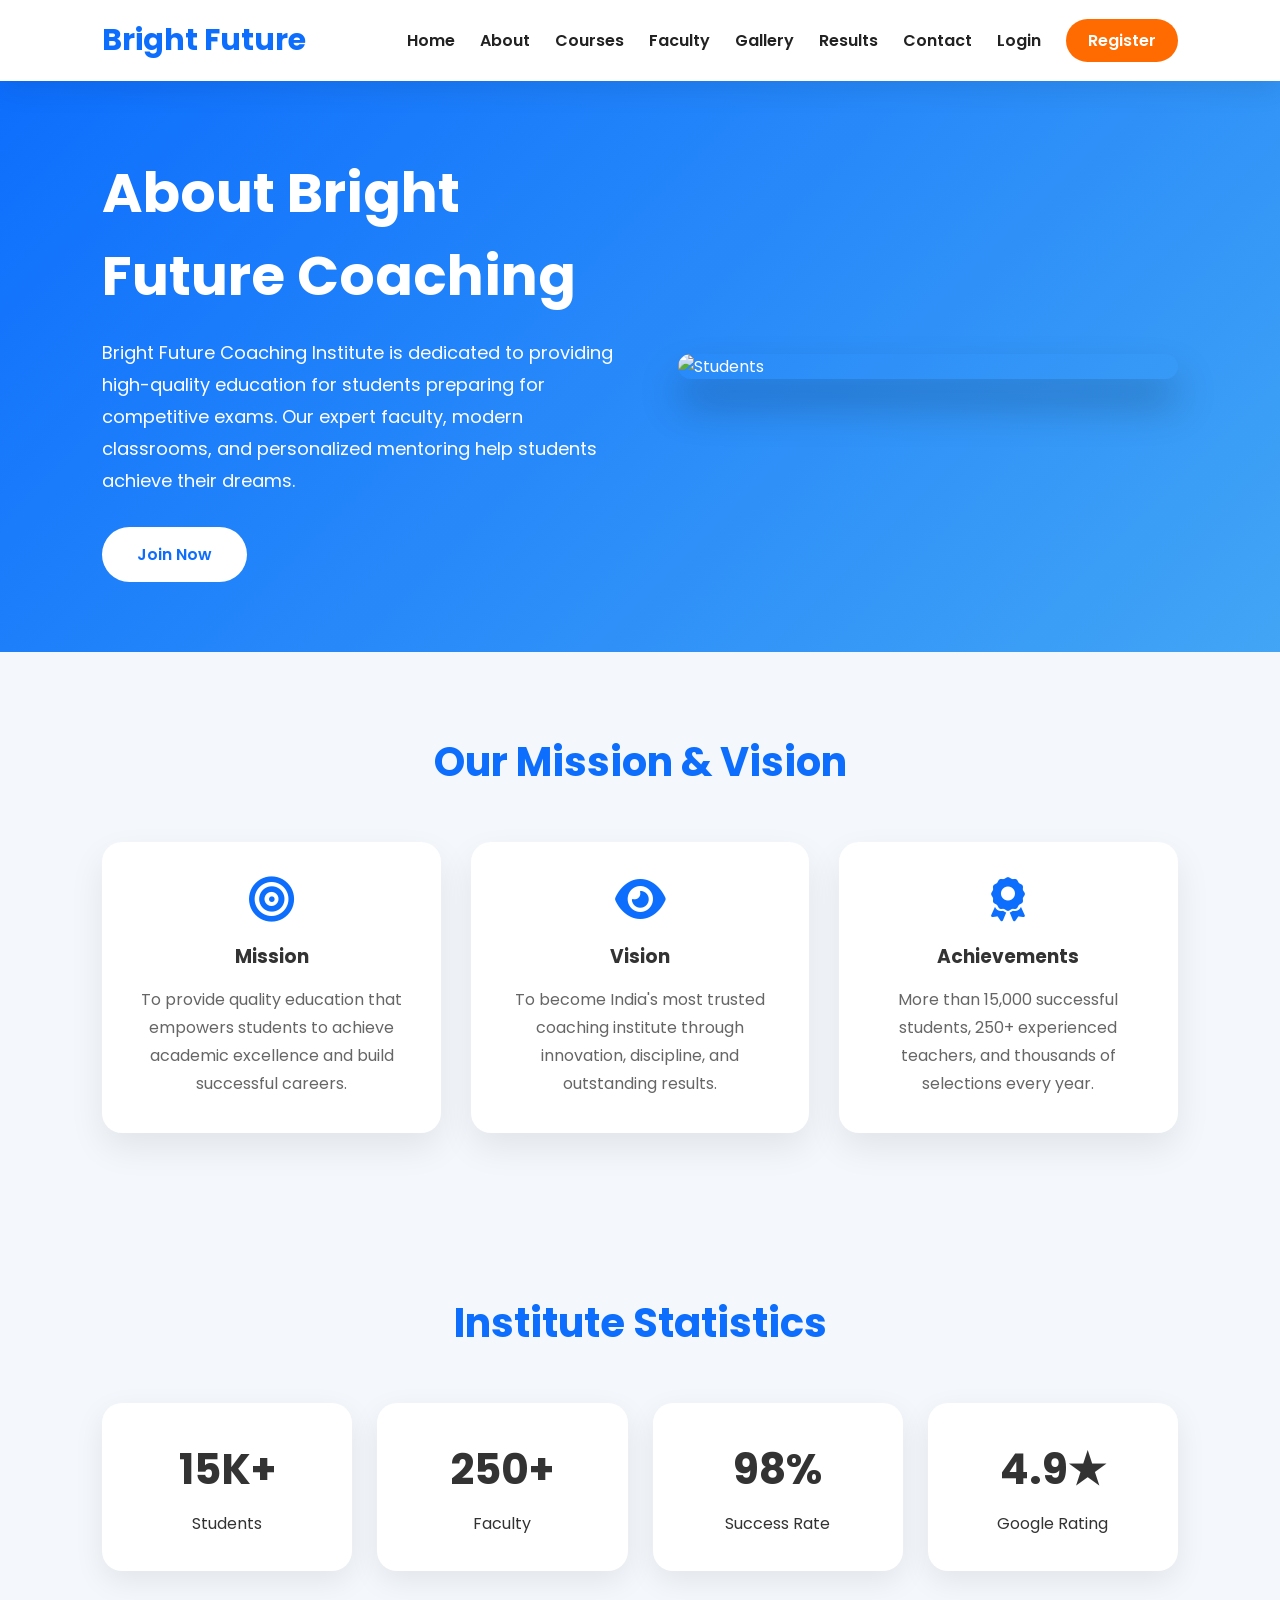
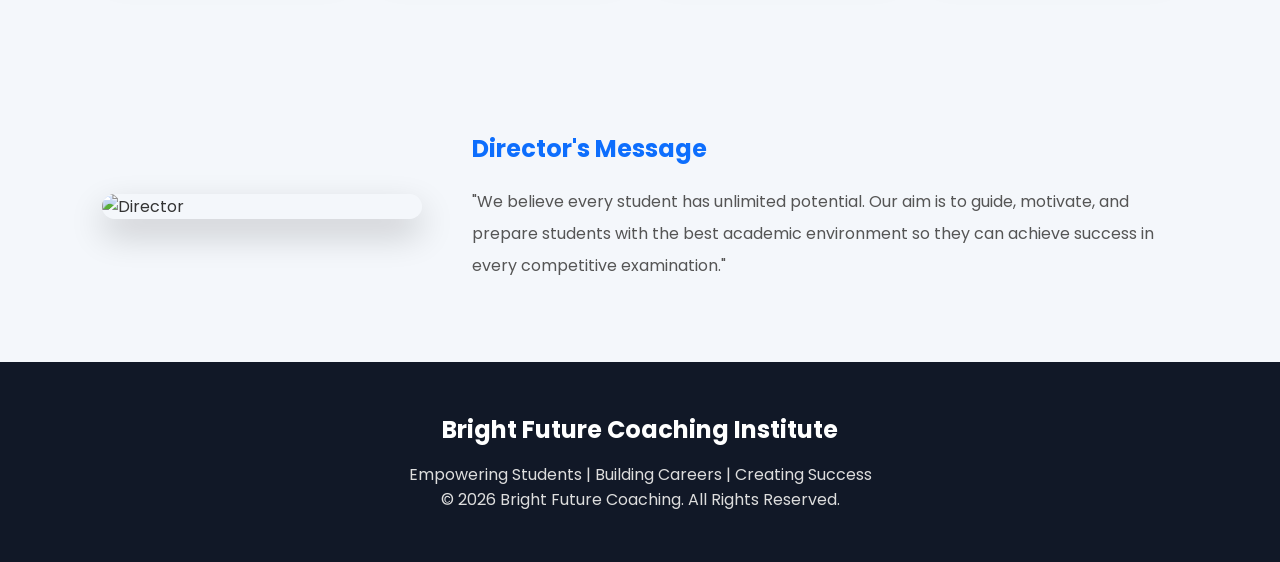
==== about.html @ b56d079a "first commit" ====
<!DOCTYPE html>
<html lang="en">
<head>
<meta charset="UTF-8">
<meta name="viewport" content="width=device-width, initial-scale=1.0">
<title>About Us | Bright Future Coaching</title>

<link rel="preconnect" href="https://fonts.googleapis.com">
<link rel="preconnect" href="https://fonts.gstatic.com" crossorigin>

<link href="https://fonts.googleapis.com/css2?family=Poppins:wght@300;400;500;600;700;800&display=swap" rel="stylesheet">

<link rel="stylesheet" href="https://cdnjs.cloudflare.com/ajax/libs/font-awesome/6.6.0/css/all.min.css"/>

<style>

*{
margin:0;
padding:0;
box-sizing:border-box;
font-family:'Poppins',sans-serif;
}

html{
scroll-behavior:smooth;
}

body{
background:#f4f7fb;
color:#333;
}

/* NAVBAR */

header{
position:sticky;
top:0;
background:#fff;
display:flex;
justify-content:space-between;
align-items:center;
padding:18px 8%;
box-shadow:0 10px 25px rgba(0,0,0,.08);
z-index:1000;
}

.logo{
font-size:30px;
font-weight:700;
color:#0d6efd;
}

nav ul{
display:flex;
list-style:none;
gap:25px;
}

nav ul li a{
text-decoration:none;
color:#222;
font-weight:600;
transition:.4s;
}

nav ul li a:hover{
color:#0d6efd;
}

.btn{
background:#ff6b00;
color:white!important;
padding:10px 22px;
border-radius:30px;
}

/* HERO */

.hero{

display:flex;

justify-content:space-between;

align-items:center;

padding:70px 8%;

gap:50px;

background:linear-gradient(135deg,#0d6efd,#42a5f5);

color:white;

flex-wrap:wrap;

}

.hero-text{
flex:1;
}

.hero-text h1{
font-size:55px;
margin-bottom:20px;
}

.hero-text p{
font-size:18px;
line-height:32px;
margin-bottom:30px;
}

.hero-text a{
display:inline-block;
background:#fff;
color:#0d6efd;
padding:15px 35px;
text-decoration:none;
border-radius:40px;
font-weight:600;
transition:.4s;
}

.hero-text a:hover{
transform:translateY(-5px);
}

.hero img{

width:100%;

max-width:500px;

border-radius:25px;

box-shadow:0 25px 40px rgba(0,0,0,.25);

}

/* SECTION */

section{
padding:80px 8%;
}

.title{
text-align:center;
font-size:40px;
margin-bottom:50px;
color:#0d6efd;
}

.cards{

display:grid;

grid-template-columns:repeat(auto-fit,minmax(280px,1fr));

gap:30px;

}

.card{

background:white;

padding:35px;

border-radius:20px;

text-align:center;

box-shadow:0 15px 35px rgba(0,0,0,.08);

transition:.4s;

}

.card:hover{

transform:translateY(-12px);

}

.card i{

font-size:45px;

color:#0d6efd;

margin-bottom:20px;

}

.card h3{
margin-bottom:15px;
}

.card p{
line-height:28px;
color:#666;
}

/* STATS */

.stats{

display:grid;

grid-template-columns:repeat(auto-fit,minmax(220px,1fr));

gap:25px;

}

.stat{

background:white;

padding:35px;

text-align:center;

border-radius:20px;

transition:.4s;

box-shadow:0 10px 30px rgba(0,0,0,.08);

}

.stat:hover{

background:#0d6efd;

color:white;

}

.stat h2{
font-size:42px;
margin-bottom:10px;
}

/* DIRECTOR */

.director{

display:flex;

align-items:center;

gap:50px;

flex-wrap:wrap;

}

.director img{

width:320px;

border-radius:20px;

box-shadow:0 15px 35px rgba(0,0,0,.2);

}

.director-text{
flex:1;
}

.director-text h2{
color:#0d6efd;
margin-bottom:20px;
}

.director-text p{
line-height:32px;
color:#555;
}

/* FOOTER */

footer{

background:#111827;

color:white;

padding:50px 8%;

text-align:center;

}

footer h2{

margin-bottom:15px;

}

footer p{

color:#ddd;

}

/* RESPONSIVE */

@media(max-width:900px){

header{

flex-direction:column;

}

nav ul{

flex-wrap:wrap;

justify-content:center;

margin-top:15px;

}

.hero{

text-align:center;

}

.hero-text h1{

font-size:40px;

}

.hero img{

margin:auto;

}

}

@media(max-width:600px){

.hero-text h1{

font-size:32px;

}

.title{

font-size:30px;

}

}

</style>

</head>

<body>

<header>

<div class="logo">Bright Future</div>

<nav>

<ul>

<li><a href="index.html">Home</a></li>

<li><a href="about.html">About</a></li>

<li><a href="courses.html">Courses</a></li>

<li><a href="faculty.html">Faculty</a></li>

<li><a href="gallery.html">Gallery</a></li>

<li><a href="results.html">Results</a></li>

<li><a href="contact.html">Contact</a></li>

<li><a href="login.html">Login</a></li>

<li><a href="register.html" class="btn">Register</a></li>

</ul>

</nav>

</header>

<section class="hero">

<div class="hero-text">

<h1>About Bright Future Coaching</h1>

<p>

Bright Future Coaching Institute is dedicated to providing high-quality education for students preparing for competitive exams. Our expert faculty, modern classrooms, and personalized mentoring help students achieve their dreams.

</p>

<a href="register.html">Join Now</a>

</div>

<img src="https://images.unsplash.com/photo-1522202176988-66273c2fd55f?w=900" alt="Students">

</section>

<section>

<h2 class="title">Our Mission & Vision</h2>

<div class="cards">

<div class="card">

<i class="fa-solid fa-bullseye"></i>

<h3>Mission</h3>

<p>

To provide quality education that empowers students to achieve academic excellence and build successful careers.

</p>

</div>

<div class="card">

<i class="fa-solid fa-eye"></i>

<h3>Vision</h3>

<p>

To become India's most trusted coaching institute through innovation, discipline, and outstanding results.

</p>

</div>

<div class="card">

<i class="fa-solid fa-award"></i>

<h3>Achievements</h3>

<p>

More than 15,000 successful students, 250+ experienced teachers, and thousands of selections every year.

</p>

</div>

</div>

</section>

<section>

<h2 class="title">Institute Statistics</h2>

<div class="stats">

<div class="stat">
<h2>15K+</h2>
<p>Students</p>
</div>

<div class="stat">
<h2>250+</h2>
<p>Faculty</p>
</div>

<div class="stat">
<h2>98%</h2>
<p>Success Rate</p>
</div>

<div class="stat">
<h2>4.9★</h2>
<p>Google Rating</p>
</div>

</div>

</section>

<section>

<div class="director">

<img src="https://images.unsplash.com/photo-1560250097-0b93528c311a?w=600" alt="Director">

<div class="director-text">

<h2>Director's Message</h2>

<p>

"We believe every student has unlimited potential. Our aim is to guide, motivate, and prepare students with the best academic environment so they can achieve success in every competitive examination."

</p>

</div>

</div>

</section>

<footer>

<h2>Bright Future Coaching Institute</h2>

<p>Empowering Students | Building Careers | Creating Success</p>

<p>© 2026 Bright Future Coaching. All Rights Reserved.</p>

</footer>

</body>
</html>
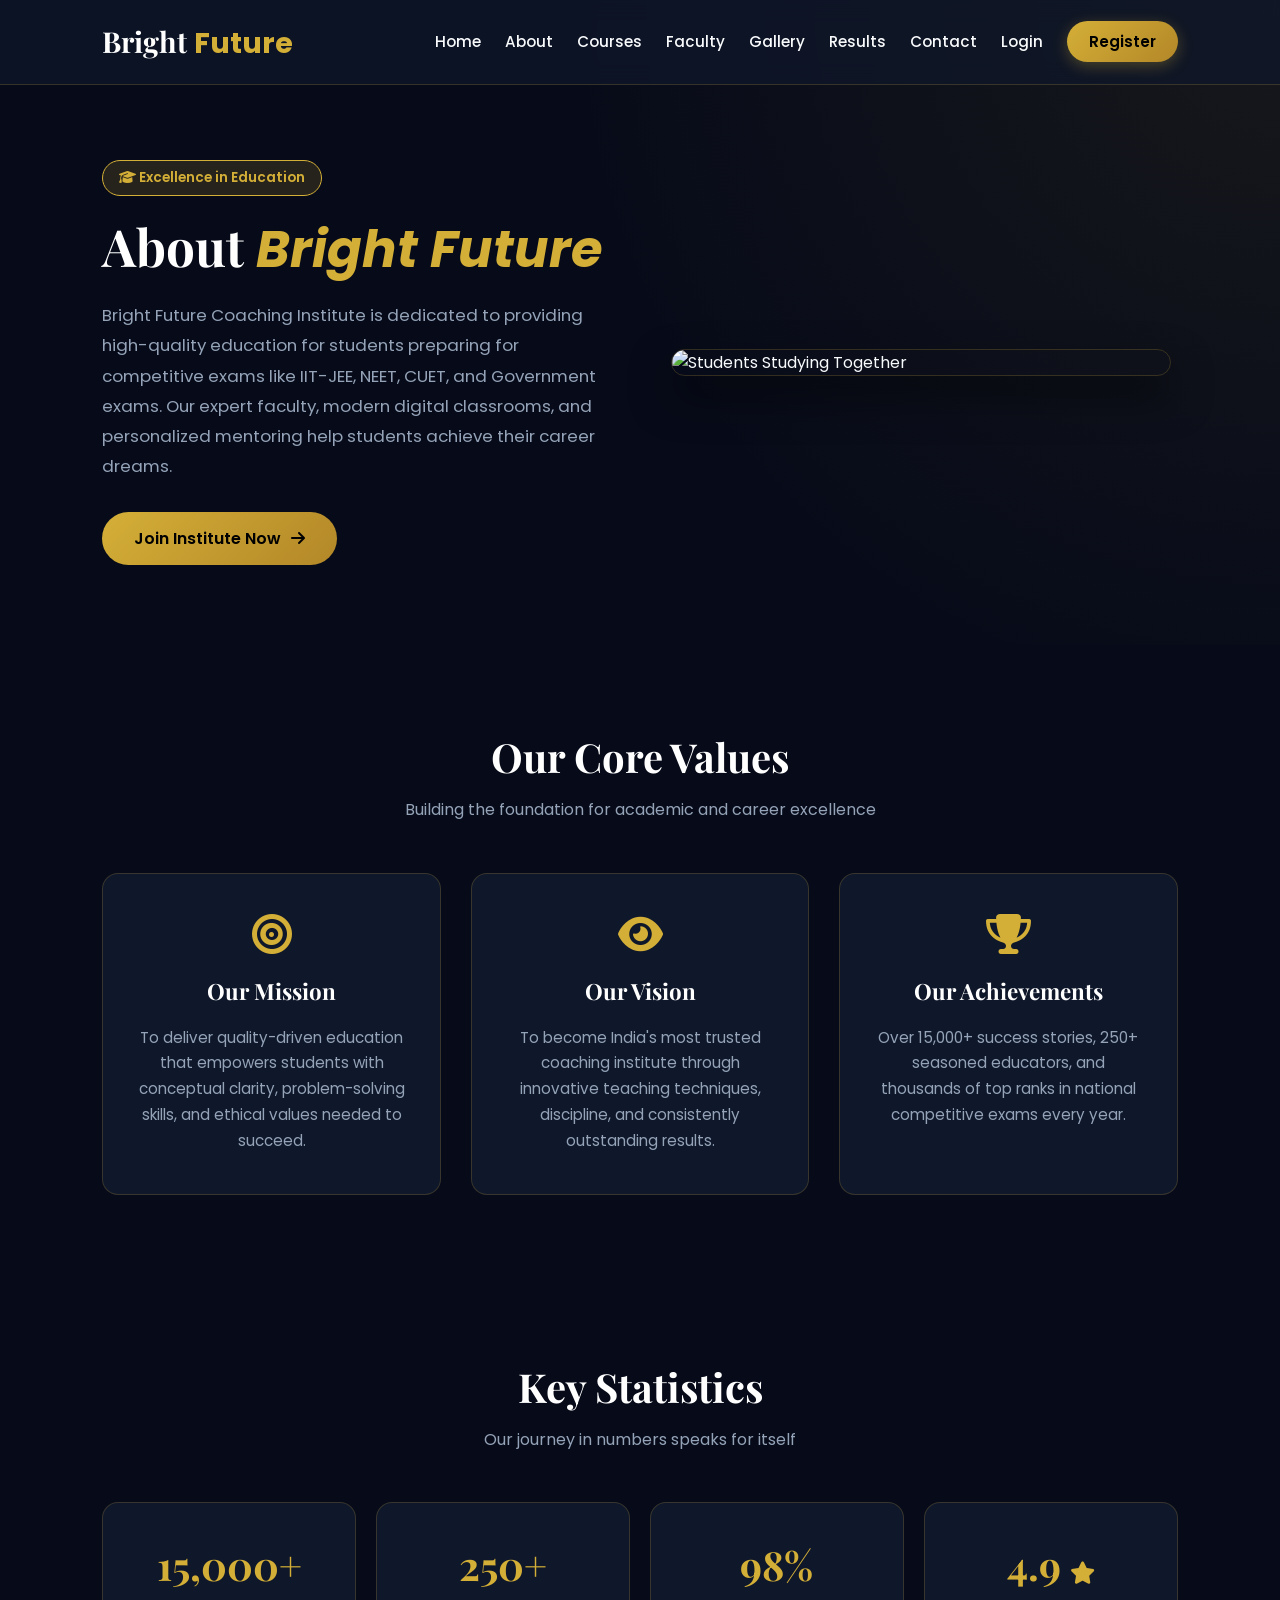
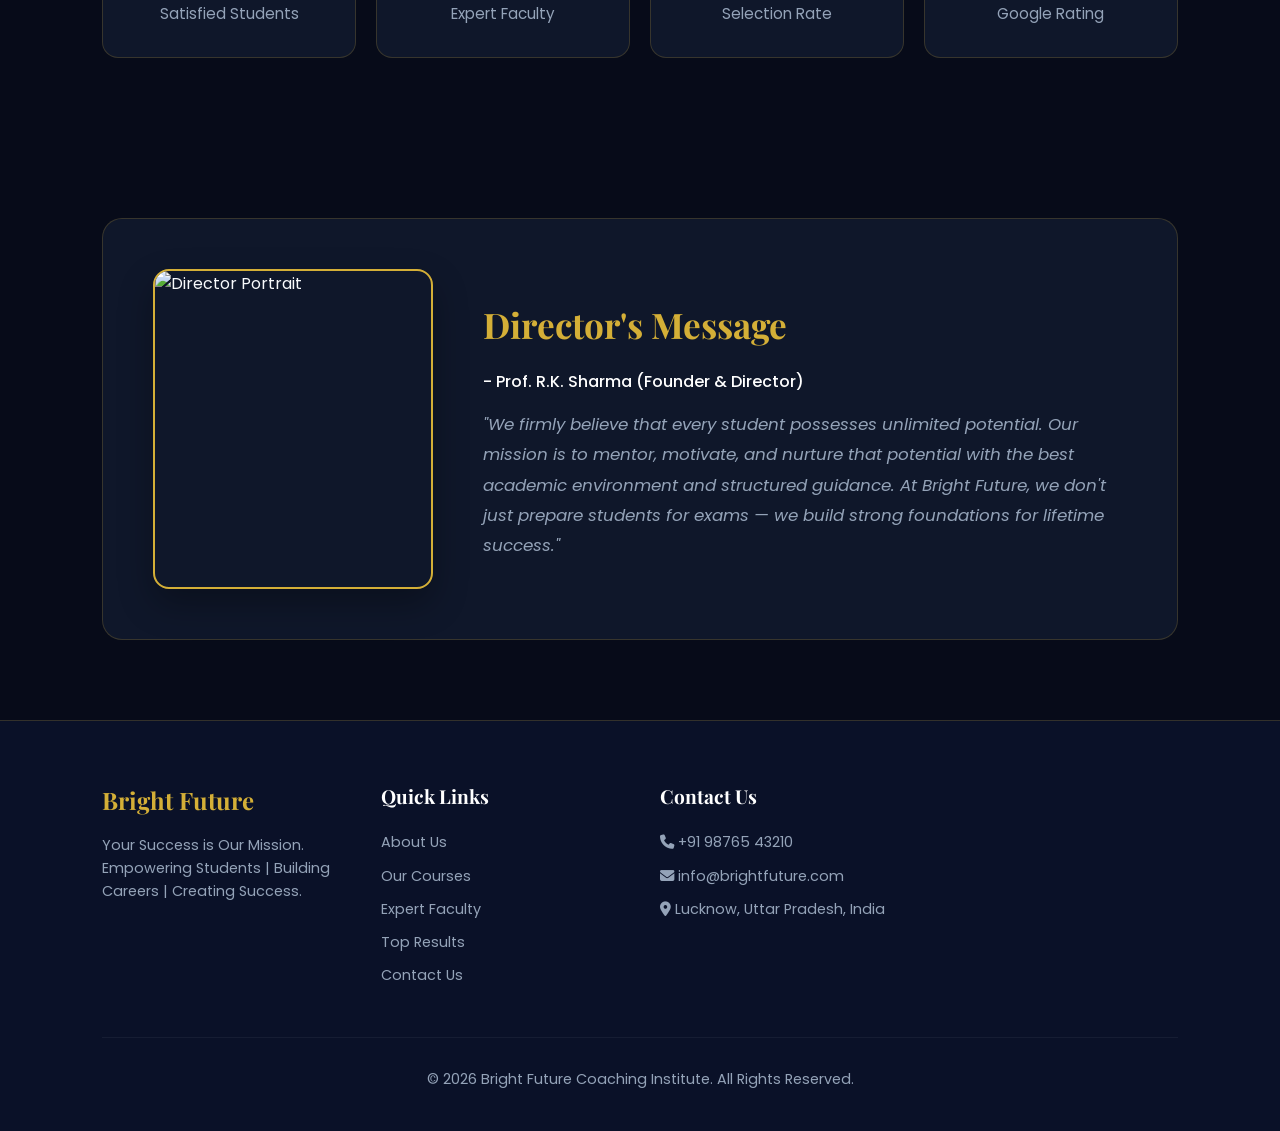
==== commit b53f22c9: "Updated all HTML files" ====
--- a/about.html
+++ b/about.html
@@ -1,539 +1,533 @@
 <!DOCTYPE html>
 <html lang="en">
 <head>
-<meta charset="UTF-8">
-<meta name="viewport" content="width=device-width, initial-scale=1.0">
-<title>About Us | Bright Future Coaching</title>
-
-<link rel="preconnect" href="https://fonts.googleapis.com">
-<link rel="preconnect" href="https://fonts.gstatic.com" crossorigin>
-
-<link href="https://fonts.googleapis.com/css2?family=Poppins:wght@300;400;500;600;700;800&display=swap" rel="stylesheet">
-
-<link rel="stylesheet" href="https://cdnjs.cloudflare.com/ajax/libs/font-awesome/6.6.0/css/all.min.css"/>
-
-<style>
-
-*{
-margin:0;
-padding:0;
-box-sizing:border-box;
-font-family:'Poppins',sans-serif;
-}
-
-html{
-scroll-behavior:smooth;
-}
-
-body{
-background:#f4f7fb;
-color:#333;
-}
-
-/* NAVBAR */
-
-header{
-position:sticky;
-top:0;
-background:#fff;
-display:flex;
-justify-content:space-between;
-align-items:center;
-padding:18px 8%;
-box-shadow:0 10px 25px rgba(0,0,0,.08);
-z-index:1000;
-}
-
-.logo{
-font-size:30px;
-font-weight:700;
-color:#0d6efd;
-}
-
-nav ul{
-display:flex;
-list-style:none;
-gap:25px;
-}
-
-nav ul li a{
-text-decoration:none;
-color:#222;
-font-weight:600;
-transition:.4s;
-}
-
-nav ul li a:hover{
-color:#0d6efd;
-}
-
-.btn{
-background:#ff6b00;
-color:white!important;
-padding:10px 22px;
-border-radius:30px;
-}
-
-/* HERO */
-
-.hero{
-
-display:flex;
-
-justify-content:space-between;
-
-align-items:center;
-
-padding:70px 8%;
-
-gap:50px;
-
-background:linear-gradient(135deg,#0d6efd,#42a5f5);
-
-color:white;
-
-flex-wrap:wrap;
-
-}
-
-.hero-text{
-flex:1;
-}
-
-.hero-text h1{
-font-size:55px;
-margin-bottom:20px;
-}
-
-.hero-text p{
-font-size:18px;
-line-height:32px;
-margin-bottom:30px;
-}
-
-.hero-text a{
-display:inline-block;
-background:#fff;
-color:#0d6efd;
-padding:15px 35px;
-text-decoration:none;
-border-radius:40px;
-font-weight:600;
-transition:.4s;
-}
-
-.hero-text a:hover{
-transform:translateY(-5px);
-}
-
-.hero img{
-
-width:100%;
-
-max-width:500px;
-
-border-radius:25px;
-
-box-shadow:0 25px 40px rgba(0,0,0,.25);
-
-}
-
-/* SECTION */
-
-section{
-padding:80px 8%;
-}
-
-.title{
-text-align:center;
-font-size:40px;
-margin-bottom:50px;
-color:#0d6efd;
-}
-
-.cards{
-
-display:grid;
-
-grid-template-columns:repeat(auto-fit,minmax(280px,1fr));
-
-gap:30px;
-
-}
-
-.card{
-
-background:white;
-
-padding:35px;
-
-border-radius:20px;
-
-text-align:center;
-
-box-shadow:0 15px 35px rgba(0,0,0,.08);
-
-transition:.4s;
-
-}
-
-.card:hover{
-
-transform:translateY(-12px);
-
-}
-
-.card i{
-
-font-size:45px;
-
-color:#0d6efd;
-
-margin-bottom:20px;
-
-}
-
-.card h3{
-margin-bottom:15px;
-}
-
-.card p{
-line-height:28px;
-color:#666;
-}
-
-/* STATS */
-
-.stats{
-
-display:grid;
-
-grid-template-columns:repeat(auto-fit,minmax(220px,1fr));
-
-gap:25px;
-
-}
-
-.stat{
-
-background:white;
-
-padding:35px;
-
-text-align:center;
-
-border-radius:20px;
-
-transition:.4s;
-
-box-shadow:0 10px 30px rgba(0,0,0,.08);
-
-}
-
-.stat:hover{
-
-background:#0d6efd;
-
-color:white;
-
-}
-
-.stat h2{
-font-size:42px;
-margin-bottom:10px;
-}
-
-/* DIRECTOR */
-
-.director{
-
-display:flex;
-
-align-items:center;
-
-gap:50px;
-
-flex-wrap:wrap;
-
-}
-
-.director img{
-
-width:320px;
-
-border-radius:20px;
-
-box-shadow:0 15px 35px rgba(0,0,0,.2);
-
-}
-
-.director-text{
-flex:1;
-}
-
-.director-text h2{
-color:#0d6efd;
-margin-bottom:20px;
-}
-
-.director-text p{
-line-height:32px;
-color:#555;
-}
-
-/* FOOTER */
-
-footer{
-
-background:#111827;
-
-color:white;
-
-padding:50px 8%;
-
-text-align:center;
-
-}
-
-footer h2{
-
-margin-bottom:15px;
-
-}
-
-footer p{
-
-color:#ddd;
-
-}
-
-/* RESPONSIVE */
-
-@media(max-width:900px){
-
-header{
-
-flex-direction:column;
-
-}
-
-nav ul{
-
-flex-wrap:wrap;
-
-justify-content:center;
-
-margin-top:15px;
-
-}
-
-.hero{
-
-text-align:center;
-
-}
-
-.hero-text h1{
-
-font-size:40px;
-
-}
-
-.hero img{
-
-margin:auto;
-
-}
-
-}
-
-@media(max-width:600px){
-
-.hero-text h1{
-
-font-size:32px;
-
-}
-
-.title{
-
-font-size:30px;
-
-}
-
-}
-
-</style>
-
+    <meta charset="UTF-8">
+    <meta name="viewport" content="width=device-width, initial-scale=1.0">
+    <title>About Us | Bright Future Coaching Institute</title>
+
+    <!-- Google Fonts -->
+    <link rel="preconnect" href="https://fonts.googleapis.com">
+    <link rel="preconnect" href="https://fonts.gstatic.com" crossorigin>
+    <link href="https://fonts.googleapis.com/css2?family=Playfair+Display:wght@600;700;800&family=Poppins:wght@300;400;500;600;700&display=swap" rel="stylesheet">
+
+    <!-- Font Awesome Icons -->
+    <link rel="stylesheet" href="https://cdnjs.cloudflare.com/ajax/libs/font-awesome/6.6.0/css/all.min.css"/>
+
+    <style>
+        /* Modern Premium Palette & Variables */
+        :root {
+            --bg-dark: #070B19;
+            --bg-card: #0F172A;
+            --navy-primary: #0A1128;
+            --gold-accent: #D4AF37;
+            --gold-hover: #F3E5AB;
+            --text-light: #F8FAFC;
+            --text-muted: #94A3B8;
+            --glass-bg: rgba(15, 23, 42, 0.75);
+            --glass-border: rgba(212, 175, 55, 0.2);
+            --transition: all 0.3s cubic-bezier(0.4, 0, 0.2, 1);
+        }
+
+        * {
+            margin: 0;
+            padding: 0;
+            box-sizing: border-box;
+            font-family: 'Poppins', sans-serif;
+        }
+
+        html {
+            scroll-behavior: smooth;
+        }
+
+        body {
+            background-color: var(--bg-dark);
+            color: var(--text-light);
+            line-height: 1.6;
+            overflow-x: hidden;
+        }
+
+        h1, h2, h3, .brand-font {
+            font-family: 'Playfair Display', serif;
+        }
+
+        /* Fixed Header */
+        header {
+            position: fixed;
+            top: 0;
+            left: 0;
+            width: 100%;
+            display: flex;
+            justify-content: space-between;
+            align-items: center;
+            padding: 18px 8%;
+            background: var(--glass-bg);
+            backdrop-filter: blur(12px);
+            border-bottom: 1px solid var(--glass-border);
+            z-index: 1000;
+        }
+
+        .logo h2 {
+            font-size: 1.8rem;
+            color: #fff;
+            font-weight: 700;
+        }
+
+        .logo h2 span {
+            color: var(--gold-accent);
+        }
+
+        nav ul {
+            display: flex;
+            list-style: none;
+            align-items: center;
+            gap: 24px;
+        }
+
+        nav ul li a {
+            color: var(--text-light);
+            text-decoration: none;
+            font-size: 0.95rem;
+            font-weight: 500;
+            transition: var(--transition);
+        }
+
+        nav ul li a:hover {
+            color: var(--gold-accent);
+        }
+
+        nav ul li a.register-btn {
+            background: linear-gradient(135deg, var(--gold-accent), #B38728);
+            color: #000;
+            padding: 10px 22px;
+            border-radius: 30px;
+            font-weight: 600;
+            box-shadow: 0 4px 15px rgba(212, 175, 55, 0.3);
+        }
+
+        nav ul li a.register-btn:hover {
+            transform: translateY(-2px);
+            box-shadow: 0 6px 20px rgba(212, 175, 55, 0.5);
+            color: #000;
+        }
+
+        /* Hero Section */
+        .hero {
+            padding: 160px 8% 80px;
+            display: flex;
+            align-items: center;
+            justify-content: space-between;
+            gap: 50px;
+            background: radial-gradient(circle at top right, rgba(212, 175, 55, 0.08), transparent 50%);
+            flex-wrap: wrap;
+        }
+
+        .hero-text {
+            flex: 1;
+            min-width: 300px;
+        }
+
+        .badge {
+            display: inline-block;
+            background: rgba(212, 175, 55, 0.15);
+            border: 1px solid var(--gold-accent);
+            color: var(--gold-accent);
+            padding: 6px 16px;
+            border-radius: 20px;
+            font-size: 0.85rem;
+            font-weight: 600;
+            margin-bottom: 20px;
+        }
+
+        .hero-text h1 {
+            font-size: 3.2rem;
+            line-height: 1.2;
+            margin-bottom: 20px;
+            color: #FFF;
+        }
+
+        .hero-text h1 span {
+            color: var(--gold-accent);
+            font-style: italic;
+        }
+
+        .hero-text p {
+            font-size: 1.05rem;
+            color: var(--text-muted);
+            margin-bottom: 30px;
+            line-height: 1.8;
+        }
+
+        .btn-primary {
+            display: inline-flex;
+            align-items: center;
+            gap: 10px;
+            background: linear-gradient(135deg, var(--gold-accent), #B38728);
+            color: #000;
+            padding: 14px 32px;
+            border-radius: 30px;
+            font-weight: 600;
+            text-decoration: none;
+            transition: var(--transition);
+        }
+
+        .btn-primary:hover {
+            transform: translateY(-3px);
+            box-shadow: 0 8px 25px rgba(212, 175, 55, 0.4);
+        }
+
+        .hero-image-wrapper {
+            position: relative;
+            flex: 1;
+            min-width: 300px;
+            display: flex;
+            justify-content: center;
+        }
+
+        .hero-image-wrapper img {
+            width: 100%;
+            max-width: 500px;
+            border-radius: 20px;
+            box-shadow: 0 20px 40px rgba(0,0,0,0.5);
+            border: 1px solid var(--glass-border);
+        }
+
+        /* Sections Common */
+        section {
+            padding: 80px 8%;
+        }
+
+        .section-title {
+            text-align: center;
+            margin-bottom: 50px;
+        }
+
+        .section-title h2 {
+            font-size: 2.5rem;
+            color: #fff;
+        }
+
+        .section-title p {
+            color: var(--text-muted);
+            margin-top: 8px;
+        }
+
+        /* Cards Grid */
+        .cards {
+            display: grid;
+            grid-template-columns: repeat(auto-fit, minmax(280px, 1fr));
+            gap: 30px;
+        }
+
+        .card {
+            background: var(--bg-card);
+            border: 1px solid var(--glass-border);
+            padding: 40px 30px;
+            border-radius: 16px;
+            text-align: center;
+            transition: var(--transition);
+        }
+
+        .card:hover {
+            transform: translateY(-8px);
+            border-color: var(--gold-accent);
+        }
+
+        .card i {
+            font-size: 2.5rem;
+            color: var(--gold-accent);
+            margin-bottom: 20px;
+        }
+
+        .card h3 {
+            font-size: 1.4rem;
+            margin-bottom: 15px;
+            color: #fff;
+        }
+
+        .card p {
+            line-height: 1.7;
+            color: var(--text-muted);
+            font-size: 0.95rem;
+        }
+
+        /* Stats Grid */
+        .stats {
+            display: grid;
+            grid-template-columns: repeat(auto-fit, minmax(200px, 1fr));
+            gap: 20px;
+        }
+
+        .stat-card {
+            background: var(--bg-card);
+            border: 1px solid var(--glass-border);
+            padding: 30px;
+            border-radius: 16px;
+            text-align: center;
+            transition: var(--transition);
+        }
+
+        .stat-card:hover {
+            transform: translateY(-5px);
+            border-color: var(--gold-accent);
+        }
+
+        .stat-card h2 {
+            font-size: 2.5rem;
+            color: var(--gold-accent);
+            margin-bottom: 5px;
+        }
+
+        .stat-card p {
+            color: var(--text-muted);
+            font-size: 0.95rem;
+        }
+
+        /* Director Message */
+        .director {
+            background: var(--bg-card);
+            border: 1px solid var(--glass-border);
+            border-radius: 20px;
+            padding: 50px;
+            display: flex;
+            align-items: center;
+            gap: 50px;
+            flex-wrap: wrap;
+        }
+
+        .director img {
+            width: 280px;
+            height: 320px;
+            object-fit: cover;
+            border-radius: 16px;
+            border: 2px solid var(--gold-accent);
+            box-shadow: 0 15px 35px rgba(0,0,0,0.3);
+        }
+
+        .director-text {
+            flex: 1;
+            min-width: 280px;
+        }
+
+        .director-text h2 {
+            color: var(--gold-accent);
+            font-size: 2.2rem;
+            margin-bottom: 15px;
+        }
+
+        .director-text h4 {
+            color: #fff;
+            margin-bottom: 15px;
+            font-weight: 500;
+        }
+
+        .director-text p {
+            line-height: 1.8;
+            color: var(--text-muted);
+            font-style: italic;
+            font-size: 1.05rem;
+        }
+
+        /* Footer */
+        footer {
+            background: var(--navy-primary);
+            border-top: 1px solid var(--glass-border);
+            padding: 60px 8% 30px;
+            display: grid;
+            grid-template-columns: repeat(auto-fit, minmax(220px, 1fr));
+            gap: 40px;
+        }
+
+        footer h2 {
+            color: var(--gold-accent);
+            margin-bottom: 15px;
+        }
+
+        footer h3 {
+            color: #fff;
+            margin-bottom: 20px;
+            font-size: 1.2rem;
+        }
+
+        footer p, footer ul li a {
+            color: var(--text-muted);
+            text-decoration: none;
+            font-size: 0.9rem;
+            margin-bottom: 10px;
+            display: block;
+        }
+
+        footer ul {
+            list-style: none;
+        }
+
+        footer ul li a:hover {
+            color: var(--gold-accent);
+        }
+
+        .footer-bottom {
+            grid-column: 1 / -1;
+            text-align: center;
+            padding-top: 30px;
+            border-top: 1px solid rgba(255,255,255,0.05);
+            color: var(--text-muted);
+            font-size: 0.85rem;
+        }
+
+        /* Responsive */
+        @media(max-width: 900px) {
+            .hero {
+                text-align: center;
+                padding-top: 130px;
+            }
+
+            .hero-text h1 {
+                font-size: 2.5rem;
+            }
+
+            .director {
+                padding: 30px;
+                text-align: center;
+            }
+
+            .director img {
+                margin: 0 auto;
+            }
+        }
+    </style>
 </head>
 
 <body>
 
-<header>
-
-<div class="logo">Bright Future</div>
-
-<nav>
-
-<ul>
-
-<li><a href="index.html">Home</a></li>
-
-<li><a href="about.html">About</a></li>
-
-<li><a href="courses.html">Courses</a></li>
-
-<li><a href="faculty.html">Faculty</a></li>
-
-<li><a href="gallery.html">Gallery</a></li>
-
-<li><a href="results.html">Results</a></li>
-
-<li><a href="contact.html">Contact</a></li>
-
-<li><a href="login.html">Login</a></li>
-
-<li><a href="register.html" class="btn">Register</a></li>
-
-</ul>
-
-</nav>
-
-</header>
-
-<section class="hero">
-
-<div class="hero-text">
-
-<h1>About Bright Future Coaching</h1>
-
-<p>
-
-Bright Future Coaching Institute is dedicated to providing high-quality education for students preparing for competitive exams. Our expert faculty, modern classrooms, and personalized mentoring help students achieve their dreams.
-
-</p>
-
-<a href="register.html">Join Now</a>
-
-</div>
-
-<img src="https://images.unsplash.com/photo-1522202176988-66273c2fd55f?w=900" alt="Students">
-
-</section>
-
-<section>
-
-<h2 class="title">Our Mission & Vision</h2>
-
-<div class="cards">
-
-<div class="card">
-
-<i class="fa-solid fa-bullseye"></i>
-
-<h3>Mission</h3>
-
-<p>
-
-To provide quality education that empowers students to achieve academic excellence and build successful careers.
-
-</p>
-
-</div>
-
-<div class="card">
-
-<i class="fa-solid fa-eye"></i>
-
-<h3>Vision</h3>
-
-<p>
-
-To become India's most trusted coaching institute through innovation, discipline, and outstanding results.
-
-</p>
-
-</div>
-
-<div class="card">
-
-<i class="fa-solid fa-award"></i>
-
-<h3>Achievements</h3>
-
-<p>
-
-More than 15,000 successful students, 250+ experienced teachers, and thousands of selections every year.
-
-</p>
-
-</div>
-
-</div>
-
-</section>
-
-<section>
-
-<h2 class="title">Institute Statistics</h2>
-
-<div class="stats">
-
-<div class="stat">
-<h2>15K+</h2>
-<p>Students</p>
-</div>
-
-<div class="stat">
-<h2>250+</h2>
-<p>Faculty</p>
-</div>
-
-<div class="stat">
-<h2>98%</h2>
-<p>Success Rate</p>
-</div>
-
-<div class="stat">
-<h2>4.9★</h2>
-<p>Google Rating</p>
-</div>
-
-</div>
-
-</section>
-
-<section>
-
-<div class="director">
-
-<img src="https://images.unsplash.com/photo-1560250097-0b93528c311a?w=600" alt="Director">
-
-<div class="director-text">
-
-<h2>Director's Message</h2>
-
-<p>
-
-"We believe every student has unlimited potential. Our aim is to guide, motivate, and prepare students with the best academic environment so they can achieve success in every competitive examination."
-
-</p>
-
-</div>
-
-</div>
-
-</section>
-
-<footer>
-
-<h2>Bright Future Coaching Institute</h2>
-
-<p>Empowering Students | Building Careers | Creating Success</p>
-
-<p>© 2026 Bright Future Coaching. All Rights Reserved.</p>
-
-</footer>
+    <!-- Header / Navbar -->
+    <header>
+        <div class="logo">
+            <h2>Bright <span>Future</span></h2>
+        </div>
+        <nav>
+            <ul>
+                <li><a href="index.html">Home</a></li>
+                <li><a href="about.html">About</a></li>
+                <li><a href="courses.html">Courses</a></li>
+                <li><a href="faculty.html">Faculty</a></li>
+                <li><a href="gallery.html">Gallery</a></li>
+                <li><a href="results.html">Results</a></li>
+                <li><a href="contact.html">Contact</a></li>
+                <li><a href="login.html">Login</a></li>
+                <li><a href="register.html" class="register-btn">Register</a></li>
+            </ul>
+        </nav>
+    </header>
+
+    <!-- Hero Section -->
+    <section class="hero">
+        <div class="hero-text">
+            <span class="badge"><i class="fa-solid fa-graduation-cap"></i> Excellence in Education</span>
+            <h1>About <span>Bright Future</span></h1>
+            <p>
+                Bright Future Coaching Institute is dedicated to providing high-quality education for students preparing for competitive exams like IIT-JEE, NEET, CUET, and Government exams. Our expert faculty, modern digital classrooms, and personalized mentoring help students achieve their career dreams.
+            </p>
+            <a href="register.html" class="btn-primary">Join Institute Now <i class="fa-solid fa-arrow-right"></i></a>
+        </div>
+        <div class="hero-image-wrapper">
+            <img src="https://images.unsplash.com/photo-1522202176988-66273c2fd55f?w=900" alt="Students Studying Together">
+        </div>
+    </section>
+
+    <!-- Mission & Vision Section -->
+    <section>
+        <div class="section-title">
+            <h2>Our Core Values</h2>
+            <p>Building the foundation for academic and career excellence</p>
+        </div>
+
+        <div class="cards">
+            <div class="card">
+                <i class="fa-solid fa-bullseye"></i>
+                <h3>Our Mission</h3>
+                <p>To deliver quality-driven education that empowers students with conceptual clarity, problem-solving skills, and ethical values needed to succeed.</p>
+            </div>
+
+            <div class="card">
+                <i class="fa-solid fa-eye"></i>
+                <h3>Our Vision</h3>
+                <p>To become India's most trusted coaching institute through innovative teaching techniques, discipline, and consistently outstanding results.</p>
+            </div>
+
+            <div class="card">
+                <i class="fa-solid fa-trophy"></i>
+                <h3>Our Achievements</h3>
+                <p>Over 15,000+ success stories, 250+ seasoned educators, and thousands of top ranks in national competitive exams every year.</p>
+            </div>
+        </div>
+    </section>
+
+    <!-- Statistics Section -->
+    <section>
+        <div class="section-title">
+            <h2>Key Statistics</h2>
+            <p>Our journey in numbers speaks for itself</p>
+        </div>
+
+        <div class="stats">
+            <div class="stat-card">
+                <h2>15,000+</h2>
+                <p>Satisfied Students</p>
+            </div>
+            <div class="stat-card">
+                <h2>250+</h2>
+                <p>Expert Faculty</p>
+            </div>
+            <div class="stat-card">
+                <h2>98%</h2>
+                <p>Selection Rate</p>
+            </div>
+            <div class="stat-card">
+                <h2>4.9 <i class="fa-solid fa-star" style="font-size: 1.4rem;"></i></h2>
+                <p>Google Rating</p>
+            </div>
+        </div>
+    </section>
+
+    <!-- Director's Message -->
+    <section>
+        <div class="director">
+            <img src="https://images.unsplash.com/photo-1560250097-0b93528c311a?w=600" alt="Director Portrait">
+            <div class="director-text">
+                <h2>Director's Message</h2>
+                <h4>- Prof. R.K. Sharma (Founder & Director)</h4>
+                <p>
+                    "We firmly believe that every student possesses unlimited potential. Our mission is to mentor, motivate, and nurture that potential with the best academic environment and structured guidance. At Bright Future, we don't just prepare students for exams — we build strong foundations for lifetime success."
+                </p>
+            </div>
+        </div>
+    </section>
+
+    <!-- Footer -->
+    <footer>
+        <div>
+            <h2>Bright Future</h2>
+            <p>Your Success is Our Mission. Empowering Students | Building Careers | Creating Success.</p>
+        </div>
+        <div>
+            <h3>Quick Links</h3>
+            <ul>
+                <li><a href="about.html">About Us</a></li>
+                <li><a href="courses.html">Our Courses</a></li>
+                <li><a href="faculty.html">Expert Faculty</a></li>
+                <li><a href="results.html">Top Results</a></li>
+                <li><a href="contact.html">Contact Us</a></li>
+            </ul>
+        </div>
+        <div>
+            <h3>Contact Us</h3>
+            <p><i class="fa-solid fa-phone"></i> +91 98765 43210</p>
+            <p><i class="fa-solid fa-envelope"></i> info@brightfuture.com</p>
+            <p><i class="fa-solid fa-location-dot"></i> Lucknow, Uttar Pradesh, India</p>
+        </div>
+        <div class="footer-bottom">
+            <p>&copy; 2026 Bright Future Coaching Institute. All Rights Reserved.</p>
+        </div>
+    </footer>
 
 </body>
 </html>
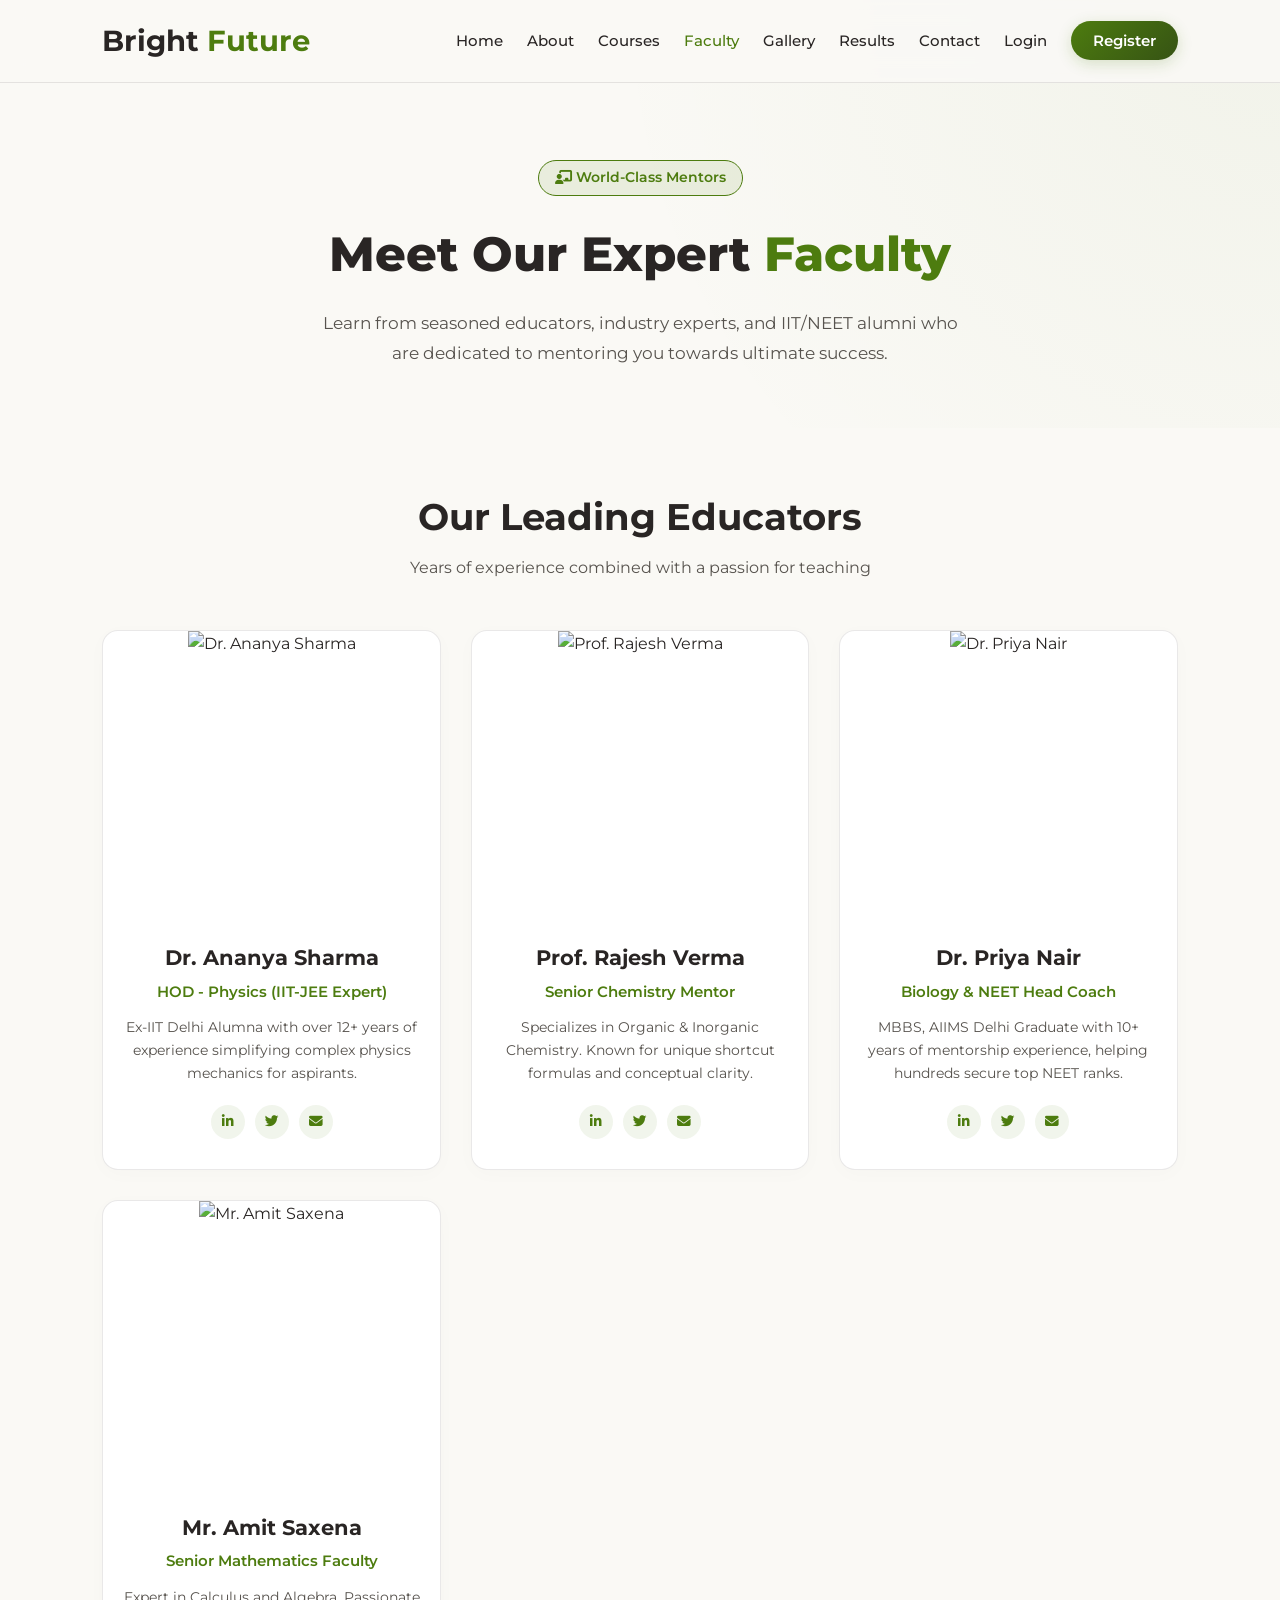
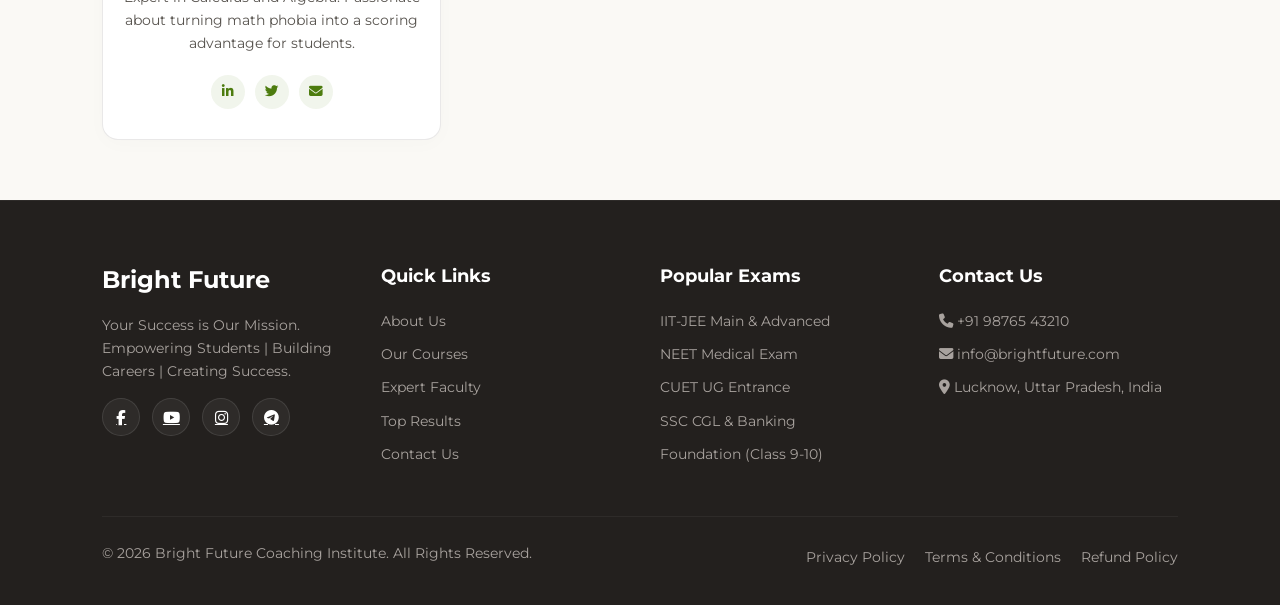
==== commit a334b52c: "Updated all HTML files" ====
--- a/about.html
+++ b/about.html
@@ -3,36 +3,35 @@
 <head>
     <meta charset="UTF-8">
     <meta name="viewport" content="width=device-width, initial-scale=1.0">
-    <title>About Us | Bright Future Coaching Institute</title>
+    <title>Our Expert Faculty | Bright Future Coaching Institute</title>
 
     <!-- Google Fonts -->
     <link rel="preconnect" href="https://fonts.googleapis.com">
     <link rel="preconnect" href="https://fonts.gstatic.com" crossorigin>
-    <link href="https://fonts.googleapis.com/css2?family=Playfair+Display:wght@600;700;800&family=Poppins:wght@300;400;500;600;700&display=swap" rel="stylesheet">
+    <link href="https://fonts.googleapis.com/css2?family=Montserrat:wght@400;500;600;700;800&display=swap" rel="stylesheet">
 
     <!-- Font Awesome Icons -->
     <link rel="stylesheet" href="https://cdnjs.cloudflare.com/ajax/libs/font-awesome/6.6.0/css/all.min.css"/>
 
     <style>
-        /* Modern Premium Palette & Variables */
+        /* Natural Botanical & Herb Theme Variables (Matched with about.html) */
         :root {
-            --bg-dark: #070B19;
-            --bg-card: #0F172A;
-            --navy-primary: #0A1128;
-            --gold-accent: #D4AF37;
-            --gold-hover: #F3E5AB;
-            --text-light: #F8FAFC;
-            --text-muted: #94A3B8;
-            --glass-bg: rgba(15, 23, 42, 0.75);
-            --glass-border: rgba(212, 175, 55, 0.2);
-            --transition: all 0.3s cubic-bezier(0.4, 0, 0.2, 1);
+            --bg-cream: #FAF9F5;
+            --card-bg: #FFFFFF;
+            --text-main: #292524;
+            --text-gray: #57534E;
+            --accent-gold: #C28E38;
+            --accent-terracotta: #4D7C0F;
+            --gradient: linear-gradient(135deg, #4D7C0F 0%, #365314 100%);
+            --border-color: rgba(41, 37, 36, 0.1);
+            --transition: all 0.3s ease;
         }
 
         * {
             margin: 0;
             padding: 0;
             box-sizing: border-box;
-            font-family: 'Poppins', sans-serif;
+            font-family: 'Montserrat', sans-serif;
         }
 
         html {
@@ -40,14 +39,10 @@
         }
 
         body {
-            background-color: var(--bg-dark);
-            color: var(--text-light);
+            background-color: var(--bg-cream);
+            color: var(--text-main);
             line-height: 1.6;
             overflow-x: hidden;
-        }
-
-        h1, h2, h3, .brand-font {
-            font-family: 'Playfair Display', serif;
         }
 
         /* Fixed Header */
@@ -60,20 +55,20 @@
             justify-content: space-between;
             align-items: center;
             padding: 18px 8%;
-            background: var(--glass-bg);
+            background: rgba(250, 249, 245, 0.9);
             backdrop-filter: blur(12px);
-            border-bottom: 1px solid var(--glass-border);
+            border-bottom: 1px solid var(--border-color);
             z-index: 1000;
         }
 
         .logo h2 {
             font-size: 1.8rem;
-            color: #fff;
+            color: var(--text-main);
             font-weight: 700;
         }
 
         .logo h2 span {
-            color: var(--gold-accent);
+            color: var(--accent-terracotta);
         }
 
         nav ul {
@@ -84,7 +79,7 @@
         }
 
         nav ul li a {
-            color: var(--text-light);
+            color: var(--text-main);
             text-decoration: none;
             font-size: 0.95rem;
             font-weight: 500;
@@ -92,45 +87,36 @@
         }
 
         nav ul li a:hover {
-            color: var(--gold-accent);
+            color: var(--accent-terracotta);
         }
 
         nav ul li a.register-btn {
-            background: linear-gradient(135deg, var(--gold-accent), #B38728);
-            color: #000;
+            background: var(--gradient);
+            color: #FFFFFF;
             padding: 10px 22px;
             border-radius: 30px;
             font-weight: 600;
-            box-shadow: 0 4px 15px rgba(212, 175, 55, 0.3);
+            box-shadow: 0 4px 15px rgba(77, 124, 15, 0.2);
         }
 
         nav ul li a.register-btn:hover {
             transform: translateY(-2px);
-            box-shadow: 0 6px 20px rgba(212, 175, 55, 0.5);
-            color: #000;
-        }
-
-        /* Hero Section */
+            box-shadow: 0 6px 20px rgba(77, 124, 15, 0.4);
+            color: #FFFFFF;
+        }
+
+        /* Hero Section for Faculty */
         .hero {
-            padding: 160px 8% 80px;
-            display: flex;
-            align-items: center;
-            justify-content: space-between;
-            gap: 50px;
-            background: radial-gradient(circle at top right, rgba(212, 175, 55, 0.08), transparent 50%);
-            flex-wrap: wrap;
-        }
-
-        .hero-text {
-            flex: 1;
-            min-width: 300px;
+            padding: 160px 8% 60px;
+            text-align: center;
+            background: radial-gradient(circle at top right, rgba(77, 124, 15, 0.05), transparent 50%);
         }
 
         .badge {
             display: inline-block;
-            background: rgba(212, 175, 55, 0.15);
-            border: 1px solid var(--gold-accent);
-            color: var(--gold-accent);
+            background: rgba(77, 124, 15, 0.1);
+            border: 1px solid var(--accent-terracotta);
+            color: var(--accent-terracotta);
             padding: 6px 16px;
             border-radius: 20px;
             font-size: 0.85rem;
@@ -138,62 +124,28 @@
             margin-bottom: 20px;
         }
 
-        .hero-text h1 {
-            font-size: 3.2rem;
-            line-height: 1.2;
-            margin-bottom: 20px;
-            color: #FFF;
-        }
-
-        .hero-text h1 span {
-            color: var(--gold-accent);
-            font-style: italic;
-        }
-
-        .hero-text p {
+        .hero h1 {
+            font-size: 3rem;
+            margin-bottom: 15px;
+            color: var(--text-main);
+            font-weight: 800;
+        }
+
+        .hero h1 span {
+            color: var(--accent-terracotta);
+        }
+
+        .hero p {
             font-size: 1.05rem;
-            color: var(--text-muted);
-            margin-bottom: 30px;
+            color: var(--text-gray);
+            max-width: 650px;
+            margin: 0 auto;
             line-height: 1.8;
-        }
-
-        .btn-primary {
-            display: inline-flex;
-            align-items: center;
-            gap: 10px;
-            background: linear-gradient(135deg, var(--gold-accent), #B38728);
-            color: #000;
-            padding: 14px 32px;
-            border-radius: 30px;
-            font-weight: 600;
-            text-decoration: none;
-            transition: var(--transition);
-        }
-
-        .btn-primary:hover {
-            transform: translateY(-3px);
-            box-shadow: 0 8px 25px rgba(212, 175, 55, 0.4);
-        }
-
-        .hero-image-wrapper {
-            position: relative;
-            flex: 1;
-            min-width: 300px;
-            display: flex;
-            justify-content: center;
-        }
-
-        .hero-image-wrapper img {
-            width: 100%;
-            max-width: 500px;
-            border-radius: 20px;
-            box-shadow: 0 20px 40px rgba(0,0,0,0.5);
-            border: 1px solid var(--glass-border);
         }
 
         /* Sections Common */
         section {
-            padding: 80px 8%;
+            padding: 60px 8%;
         }
 
         .section-title {
@@ -202,158 +154,137 @@
         }
 
         .section-title h2 {
-            font-size: 2.5rem;
-            color: #fff;
+            font-size: 2.3rem;
+            color: var(--text-main);
+            font-weight: 700;
         }
 
         .section-title p {
-            color: var(--text-muted);
+            color: var(--text-gray);
             margin-top: 8px;
         }
 
-        /* Cards Grid */
-        .cards {
+        /* Faculty Grid Cards */
+        .faculty-grid {
             display: grid;
             grid-template-columns: repeat(auto-fit, minmax(280px, 1fr));
             gap: 30px;
         }
 
-        .card {
-            background: var(--bg-card);
-            border: 1px solid var(--glass-border);
-            padding: 40px 30px;
+        .faculty-card {
+            background: var(--card-bg);
+            border: 1px solid var(--border-color);
             border-radius: 16px;
+            overflow: hidden;
+            transition: var(--transition);
+            box-shadow: 0 4px 20px rgba(41, 37, 36, 0.02);
             text-align: center;
-            transition: var(--transition);
-        }
-
-        .card:hover {
+        }
+
+        .faculty-card:hover {
             transform: translateY(-8px);
-            border-color: var(--gold-accent);
-        }
-
-        .card i {
-            font-size: 2.5rem;
-            color: var(--gold-accent);
+            border-color: var(--accent-terracotta);
+            box-shadow: 0 10px 30px rgba(41, 37, 36, 0.08);
+        }
+
+        .faculty-img-wrapper {
+            width: 100%;
+            height: 280px;
+            overflow: hidden;
+            position: relative;
+        }
+
+        .faculty-img-wrapper img {
+            width: 100%;
+            height: 100%;
+            object-fit: cover;
+            transition: var(--transition);
+        }
+
+        .faculty-card:hover .faculty-img-wrapper img {
+            transform: scale(1.05);
+        }
+
+        .faculty-info {
+            padding: 30px 20px;
+        }
+
+        .faculty-info h3 {
+            font-size: 1.3rem;
+            color: var(--text-main);
+            margin-bottom: 5px;
+            font-weight: 700;
+        }
+
+        .faculty-info .designation {
+            color: var(--accent-terracotta);
+            font-weight: 600;
+            font-size: 0.95rem;
+            margin-bottom: 12px;
+        }
+
+        .faculty-info p {
+            color: var(--text-gray);
+            font-size: 0.9rem;
             margin-bottom: 20px;
-        }
-
-        .card h3 {
-            font-size: 1.4rem;
-            margin-bottom: 15px;
-            color: #fff;
-        }
-
-        .card p {
-            line-height: 1.7;
-            color: var(--text-muted);
-            font-size: 0.95rem;
-        }
-
-        /* Stats Grid */
-        .stats {
-            display: grid;
-            grid-template-columns: repeat(auto-fit, minmax(200px, 1fr));
-            gap: 20px;
-        }
-
-        .stat-card {
-            background: var(--bg-card);
-            border: 1px solid var(--glass-border);
-            padding: 30px;
-            border-radius: 16px;
-            text-align: center;
-            transition: var(--transition);
-        }
-
-        .stat-card:hover {
-            transform: translateY(-5px);
-            border-color: var(--gold-accent);
-        }
-
-        .stat-card h2 {
-            font-size: 2.5rem;
-            color: var(--gold-accent);
-            margin-bottom: 5px;
-        }
-
-        .stat-card p {
-            color: var(--text-muted);
-            font-size: 0.95rem;
-        }
-
-        /* Director Message */
-        .director {
-            background: var(--bg-card);
-            border: 1px solid var(--glass-border);
-            border-radius: 20px;
-            padding: 50px;
+            line-height: 1.6;
+        }
+
+        .faculty-socials {
             display: flex;
+            justify-content: center;
+            gap: 10px;
+        }
+
+        .faculty-socials a {
+            display: inline-flex;
+            justify-content: center;
             align-items: center;
-            gap: 50px;
-            flex-wrap: wrap;
-        }
-
-        .director img {
-            width: 280px;
-            height: 320px;
-            object-fit: cover;
-            border-radius: 16px;
-            border: 2px solid var(--gold-accent);
-            box-shadow: 0 15px 35px rgba(0,0,0,0.3);
-        }
-
-        .director-text {
-            flex: 1;
-            min-width: 280px;
-        }
-
-        .director-text h2 {
-            color: var(--gold-accent);
-            font-size: 2.2rem;
-            margin-bottom: 15px;
-        }
-
-        .director-text h4 {
-            color: #fff;
-            margin-bottom: 15px;
-            font-weight: 500;
-        }
-
-        .director-text p {
-            line-height: 1.8;
-            color: var(--text-muted);
-            font-style: italic;
-            font-size: 1.05rem;
-        }
-
-        /* Footer */
+            width: 34px;
+            height: 34px;
+            background: rgba(77, 124, 15, 0.08);
+            color: var(--accent-terracotta);
+            border-radius: 50%;
+            font-size: 0.85rem;
+            text-decoration: none;
+            transition: var(--transition);
+        }
+
+        .faculty-socials a:hover {
+            background: var(--accent-terracotta);
+            color: #FFFFFF;
+        }
+
+        /* Enhanced Footer (Identical to about.html) */
         footer {
-            background: var(--navy-primary);
-            border-top: 1px solid var(--glass-border);
+            background: #23201E;
+            border-top: 1px solid rgba(255, 255, 255, 0.05);
             padding: 60px 8% 30px;
             display: grid;
             grid-template-columns: repeat(auto-fit, minmax(220px, 1fr));
             gap: 40px;
+            color: #A8A29E;
         }
 
         footer h2 {
-            color: var(--gold-accent);
+            color: #FFFFFF;
             margin-bottom: 15px;
+            font-size: 1.5rem;
         }
 
         footer h3 {
-            color: #fff;
+            color: #FFFFFF;
             margin-bottom: 20px;
-            font-size: 1.2rem;
+            font-size: 1.15rem;
         }
 
         footer p, footer ul li a {
-            color: var(--text-muted);
+            color: #A8A29E;
             text-decoration: none;
             font-size: 0.9rem;
             margin-bottom: 10px;
             display: block;
+            transition: var(--transition);
         }
 
         footer ul {
@@ -361,36 +292,78 @@
         }
 
         footer ul li a:hover {
-            color: var(--gold-accent);
+            color: var(--accent-gold);
+            padding-left: 4px;
+        }
+
+        .social-icons {
+            display: flex;
+            gap: 12px;
+            margin-top: 15px;
+        }
+
+        .social-icons a {
+            display: inline-flex;
+            justify-content: center;
+            align-items: center;
+            width: 38px;
+            height: 38px;
+            background: rgba(255, 255, 255, 0.05);
+            border: 1px solid rgba(255, 255, 255, 0.1);
+            color: #FFFFFF;
+            border-radius: 50%;
+            font-size: 0.95rem;
+            transition: var(--transition);
+        }
+
+        .social-icons a:hover {
+            background: var(--accent-terracotta);
+            color: #FFFFFF;
+            border-color: var(--accent-terracotta);
+            transform: translateY(-2px);
         }
 
         .footer-bottom {
             grid-column: 1 / -1;
-            text-align: center;
-            padding-top: 30px;
-            border-top: 1px solid rgba(255,255,255,0.05);
-            color: var(--text-muted);
+            display: flex;
+            justify-content: space-between;
+            align-items: center;
+            padding-top: 25px;
+            border-top: 1px solid rgba(255, 255, 255, 0.05);
+            color: #A8A29E;
             font-size: 0.85rem;
+            flex-wrap: wrap;
+            gap: 15px;
+        }
+
+        .footer-legal-links {
+            display: flex;
+            gap: 20px;
+        }
+
+        .footer-legal-links a {
+            color: #A8A29E;
+            text-decoration: none;
+            transition: var(--transition);
+        }
+
+        .footer-legal-links a:hover {
+            color: var(--accent-gold);
         }
 
         /* Responsive */
         @media(max-width: 900px) {
             .hero {
-                text-align: center;
                 padding-top: 130px;
             }
 
-            .hero-text h1 {
-                font-size: 2.5rem;
+            .hero h1 {
+                font-size: 2.3rem;
             }
 
-            .director {
-                padding: 30px;
+            .footer-bottom {
+                flex-direction: column;
                 text-align: center;
-            }
-
-            .director img {
-                margin: 0 auto;
             }
         }
     </style>
@@ -408,7 +381,7 @@
                 <li><a href="index.html">Home</a></li>
                 <li><a href="about.html">About</a></li>
                 <li><a href="courses.html">Courses</a></li>
-                <li><a href="faculty.html">Faculty</a></li>
+                <li><a href="faculty.html" style="color: var(--accent-terracotta);">Faculty</a></li>
                 <li><a href="gallery.html">Gallery</a></li>
                 <li><a href="results.html">Results</a></li>
                 <li><a href="contact.html">Contact</a></li>
@@ -420,93 +393,102 @@
 
     <!-- Hero Section -->
     <section class="hero">
-        <div class="hero-text">
-            <span class="badge"><i class="fa-solid fa-graduation-cap"></i> Excellence in Education</span>
-            <h1>About <span>Bright Future</span></h1>
-            <p>
-                Bright Future Coaching Institute is dedicated to providing high-quality education for students preparing for competitive exams like IIT-JEE, NEET, CUET, and Government exams. Our expert faculty, modern digital classrooms, and personalized mentoring help students achieve their career dreams.
-            </p>
-            <a href="register.html" class="btn-primary">Join Institute Now <i class="fa-solid fa-arrow-right"></i></a>
-        </div>
-        <div class="hero-image-wrapper">
-            <img src="https://images.unsplash.com/photo-1522202176988-66273c2fd55f?w=900" alt="Students Studying Together">
-        </div>
+        <span class="badge"><i class="fa-solid fa-chalkboard-user"></i> World-Class Mentors</span>
+        <h1>Meet Our Expert <span>Faculty</span></h1>
+        <p>
+            Learn from seasoned educators, industry experts, and IIT/NEET alumni who are dedicated to mentoring you towards ultimate success.
+        </p>
     </section>
 
-    <!-- Mission & Vision Section -->
+    <!-- Faculty Members Section -->
     <section>
         <div class="section-title">
-            <h2>Our Core Values</h2>
-            <p>Building the foundation for academic and career excellence</p>
-        </div>
-
-        <div class="cards">
-            <div class="card">
-                <i class="fa-solid fa-bullseye"></i>
-                <h3>Our Mission</h3>
-                <p>To deliver quality-driven education that empowers students with conceptual clarity, problem-solving skills, and ethical values needed to succeed.</p>
+            <h2>Our Leading Educators</h2>
+            <p>Years of experience combined with a passion for teaching</p>
+        </div>
+
+        <div class="faculty-grid">
+            <!-- Faculty 1 -->
+            <div class="faculty-card">
+                <div class="faculty-img-wrapper">
+                    <img src="https://images.unsplash.com/photo-1534528741775-53994a69daeb?w=600" alt="Dr. Ananya Sharma">
+                </div>
+                <div class="faculty-info">
+                    <h3>Dr. Ananya Sharma</h3>
+                    <div class="designation">HOD - Physics (IIT-JEE Expert)</div>
+                    <p>Ex-IIT Delhi Alumna with over 12+ years of experience simplifying complex physics mechanics for aspirants.</p>
+                    <div class="faculty-socials">
+                        <a href="#"><i class="fa-brands fa-linkedin-in"></i></a>
+                        <a href="#"><i class="fa-brands fa-twitter"></i></a>
+                        <a href="#"><i class="fa-solid fa-envelope"></i></a>
+                    </div>
+                </div>
             </div>
 
-            <div class="card">
-                <i class="fa-solid fa-eye"></i>
-                <h3>Our Vision</h3>
-                <p>To become India's most trusted coaching institute through innovative teaching techniques, discipline, and consistently outstanding results.</p>
+            <!-- Faculty 2 -->
+            <div class="faculty-card">
+                <div class="faculty-img-wrapper">
+                    <img src="https://images.unsplash.com/photo-1507003211169-0a1dd7228f2d?w=600" alt="Prof. Rajesh Verma">
+                </div>
+                <div class="faculty-info">
+                    <h3>Prof. Rajesh Verma</h3>
+                    <div class="designation">Senior Chemistry Mentor</div>
+                    <p>Specializes in Organic & Inorganic Chemistry. Known for unique shortcut formulas and conceptual clarity.</p>
+                    <div class="faculty-socials">
+                        <a href="#"><i class="fa-brands fa-linkedin-in"></i></a>
+                        <a href="#"><i class="fa-brands fa-twitter"></i></a>
+                        <a href="#"><i class="fa-solid fa-envelope"></i></a>
+                    </div>
+                </div>
             </div>
 
-            <div class="card">
-                <i class="fa-solid fa-trophy"></i>
-                <h3>Our Achievements</h3>
-                <p>Over 15,000+ success stories, 250+ seasoned educators, and thousands of top ranks in national competitive exams every year.</p>
+            <!-- Faculty 3 -->
+            <div class="faculty-card">
+                <div class="faculty-img-wrapper">
+                    <img src="https://images.unsplash.com/photo-1573496359142-b8d87734a5a2?w=600" alt="Dr. Priya Nair">
+                </div>
+                <div class="faculty-info">
+                    <h3>Dr. Priya Nair</h3>
+                    <div class="designation">Biology & NEET Head Coach</div>
+                    <p>MBBS, AIIMS Delhi Graduate with 10+ years of mentorship experience, helping hundreds secure top NEET ranks.</p>
+                    <div class="faculty-socials">
+                        <a href="#"><i class="fa-brands fa-linkedin-in"></i></a>
+                        <a href="#"><i class="fa-brands fa-twitter"></i></a>
+                        <a href="#"><i class="fa-solid fa-envelope"></i></a>
+                    </div>
+                </div>
             </div>
+
+            <!-- Faculty 4 -->
+            <div class="faculty-card">
+                <div class="faculty-img-wrapper">
+                    <img src="https://images.unsplash.com/photo-1500648767791-00dcc994a43e?w=600" alt="Mr. Amit Saxena">
+                </div>
+                <div class="faculty-info">
+                    <h3>Mr. Amit Saxena</h3>
+                    <div class="designation">Senior Mathematics Faculty</div>
+                    <p>Expert in Calculus and Algebra. Passionate about turning math phobia into a scoring advantage for students.</p>
+                    <div class="faculty-socials">
+                        <a href="#"><i class="fa-brands fa-linkedin-in"></i></a>
+                        <a href="#"><i class="fa-brands fa-twitter"></i></a>
+                        <a href="#"><i class="fa-solid fa-envelope"></i></a>
+                    </div>
+                </div>
+            </div>
         </div>
     </section>
 
-    <!-- Statistics Section -->
-    <section>
-        <div class="section-title">
-            <h2>Key Statistics</h2>
-            <p>Our journey in numbers speaks for itself</p>
-        </div>
-
-        <div class="stats">
-            <div class="stat-card">
-                <h2>15,000+</h2>
-                <p>Satisfied Students</p>
-            </div>
-            <div class="stat-card">
-                <h2>250+</h2>
-                <p>Expert Faculty</p>
-            </div>
-            <div class="stat-card">
-                <h2>98%</h2>
-                <p>Selection Rate</p>
-            </div>
-            <div class="stat-card">
-                <h2>4.9 <i class="fa-solid fa-star" style="font-size: 1.4rem;"></i></h2>
-                <p>Google Rating</p>
-            </div>
-        </div>
-    </section>
-
-    <!-- Director's Message -->
-    <section>
-        <div class="director">
-            <img src="https://images.unsplash.com/photo-1560250097-0b93528c311a?w=600" alt="Director Portrait">
-            <div class="director-text">
-                <h2>Director's Message</h2>
-                <h4>- Prof. R.K. Sharma (Founder & Director)</h4>
-                <p>
-                    "We firmly believe that every student possesses unlimited potential. Our mission is to mentor, motivate, and nurture that potential with the best academic environment and structured guidance. At Bright Future, we don't just prepare students for exams — we build strong foundations for lifetime success."
-                </p>
-            </div>
-        </div>
-    </section>
-
-    <!-- Footer -->
+    <!-- Enhanced Footer (Identical to about.html) -->
     <footer>
         <div>
             <h2>Bright Future</h2>
             <p>Your Success is Our Mission. Empowering Students | Building Careers | Creating Success.</p>
+            <div class="social-icons">
+                <a href="#"><i class="fa-brands fa-facebook-f"></i></a>
+                <a href="#"><i class="fa-brands fa-youtube"></i></a>
+                <a href="#"><i class="fa-brands fa-instagram"></i></a>
+                <a href="#"><i class="fa-brands fa-telegram"></i></a>
+            </div>
         </div>
         <div>
             <h3>Quick Links</h3>
@@ -519,6 +501,16 @@
             </ul>
         </div>
         <div>
+            <h3>Popular Exams</h3>
+            <ul>
+                <li><a href="courses.html">IIT-JEE Main & Advanced</a></li>
+                <li><a href="courses.html">NEET Medical Exam</a></li>
+                <li><a href="courses.html">CUET UG Entrance</a></li>
+                <li><a href="courses.html">SSC CGL & Banking</a></li>
+                <li><a href="courses.html">Foundation (Class 9-10)</a></li>
+            </ul>
+        </div>
+        <div>
             <h3>Contact Us</h3>
             <p><i class="fa-solid fa-phone"></i> +91 98765 43210</p>
             <p><i class="fa-solid fa-envelope"></i> info@brightfuture.com</p>
@@ -526,6 +518,11 @@
         </div>
         <div class="footer-bottom">
             <p>&copy; 2026 Bright Future Coaching Institute. All Rights Reserved.</p>
+            <div class="footer-legal-links">
+                <a href="#">Privacy Policy</a>
+                <a href="#">Terms & Conditions</a>
+                <a href="#">Refund Policy</a>
+            </div>
         </div>
     </footer>
 
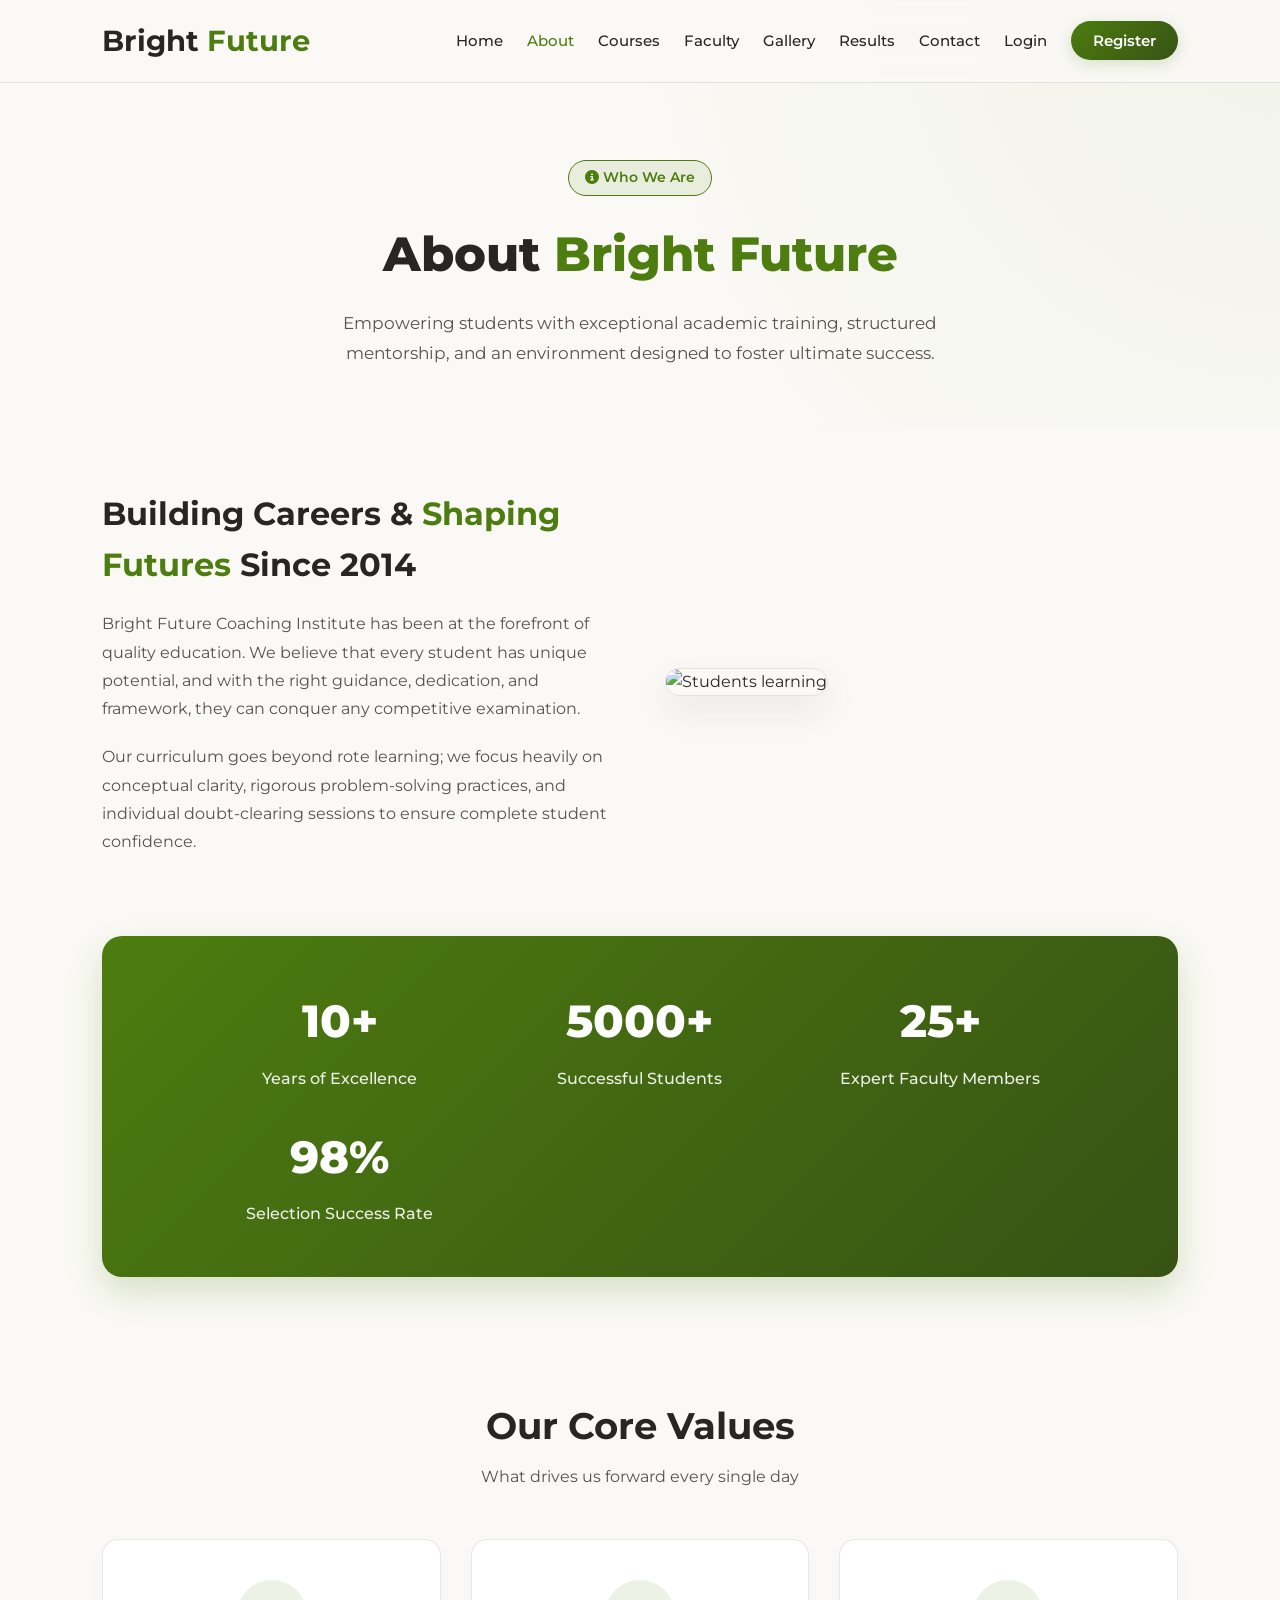
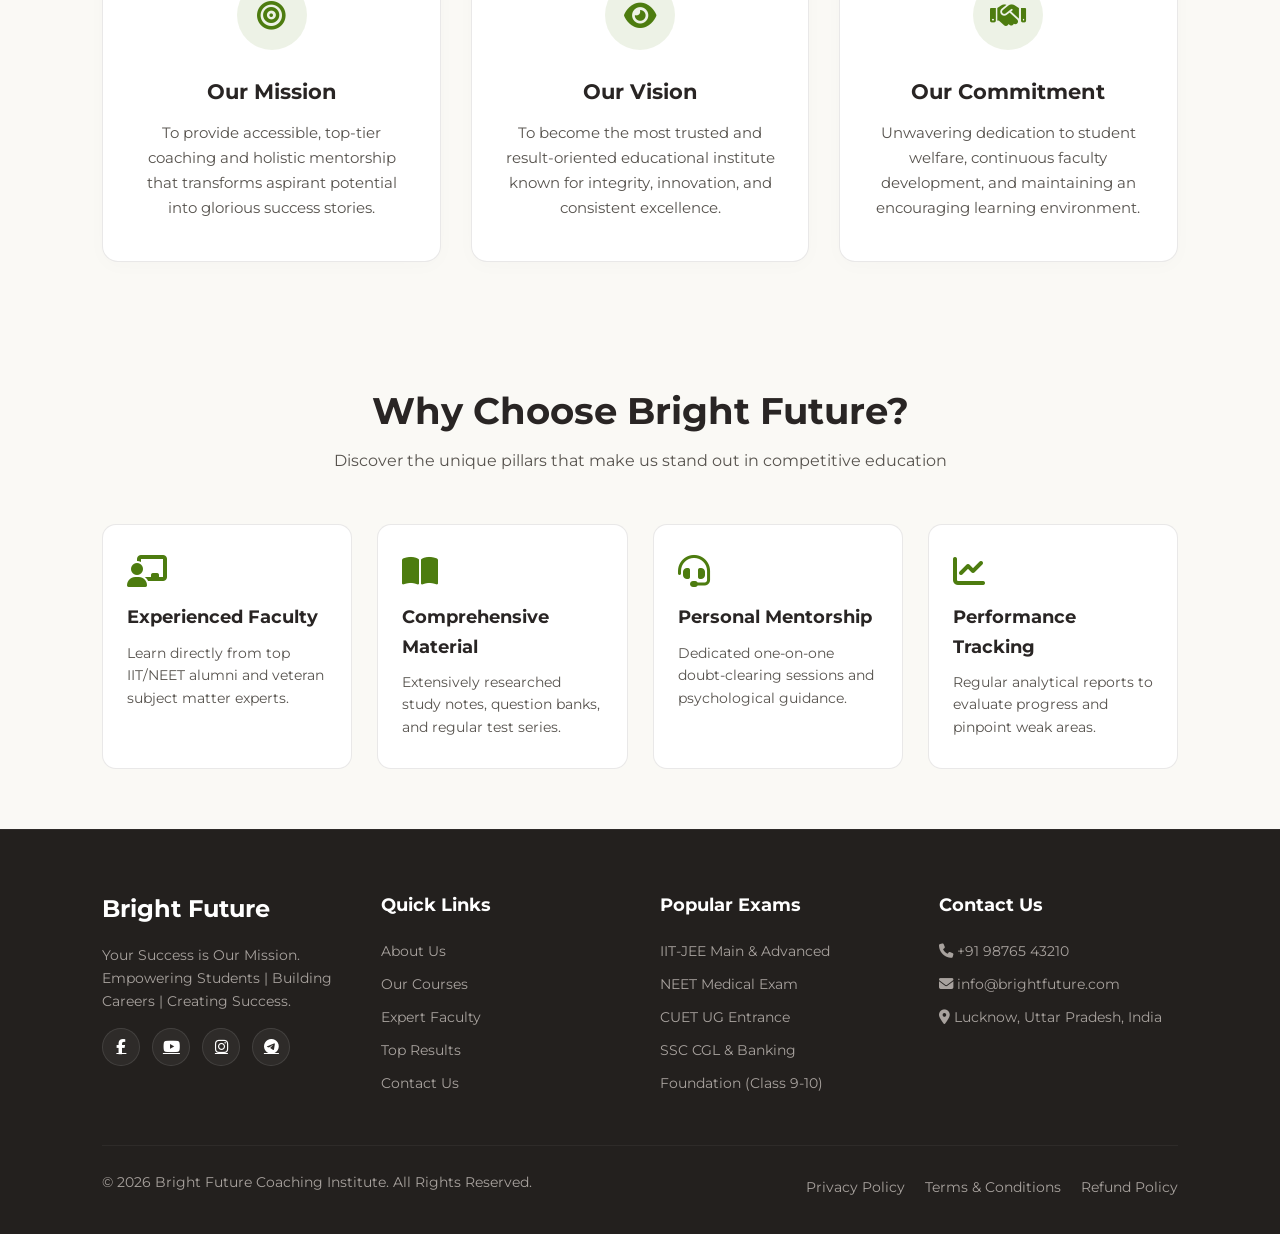
==== commit ed883ca9: "Updated all HTML files" ====
--- a/about.html
+++ b/about.html
@@ -3,7 +3,7 @@
 <head>
     <meta charset="UTF-8">
     <meta name="viewport" content="width=device-width, initial-scale=1.0">
-    <title>Our Expert Faculty | Bright Future Coaching Institute</title>
+    <title>About Us | Bright Future Coaching Institute</title>
 
     <!-- Google Fonts -->
     <link rel="preconnect" href="https://fonts.googleapis.com">
@@ -14,7 +14,7 @@
     <link rel="stylesheet" href="https://cdnjs.cloudflare.com/ajax/libs/font-awesome/6.6.0/css/all.min.css"/>
 
     <style>
-        /* Natural Botanical & Herb Theme Variables (Matched with about.html) */
+        /* Natural Botanical & Herb Theme Variables (Matched with faculty.html) */
         :root {
             --bg-cream: #FAF9F5;
             --card-bg: #FFFFFF;
@@ -105,7 +105,7 @@
             color: #FFFFFF;
         }
 
-        /* Hero Section for Faculty */
+        /* Hero Section for About */
         .hero {
             padding: 160px 8% 60px;
             text-align: center;
@@ -164,98 +164,157 @@
             margin-top: 8px;
         }
 
-        /* Faculty Grid Cards */
-        .faculty-grid {
+        /* About Content Grid */
+        .about-grid {
+            display: grid;
+            grid-template-columns: 1fr 1fr;
+            gap: 50px;
+            align-items: center;
+        }
+
+        .about-text h3 {
+            font-size: 2rem;
+            color: var(--text-main);
+            margin-bottom: 20px;
+            font-weight: 700;
+        }
+
+        .about-text h3 span {
+            color: var(--accent-terracotta);
+        }
+
+        .about-text p {
+            color: var(--text-gray);
+            margin-bottom: 20px;
+            line-height: 1.8;
+            font-size: 0.98rem;
+        }
+
+        .about-img img {
+            width: 100%;
+            border-radius: 20px;
+            box-shadow: 0 15px 35px rgba(41, 37, 36, 0.08);
+            border: 1px solid var(--border-color);
+            object-fit: cover;
+            height: 400px;
+        }
+
+        /* Mission & Vision Cards */
+        .features-grid {
             display: grid;
             grid-template-columns: repeat(auto-fit, minmax(280px, 1fr));
             gap: 30px;
         }
 
-        .faculty-card {
+        .feature-card {
             background: var(--card-bg);
             border: 1px solid var(--border-color);
             border-radius: 16px;
-            overflow: hidden;
+            padding: 40px 30px;
+            text-align: center;
             transition: var(--transition);
             box-shadow: 0 4px 20px rgba(41, 37, 36, 0.02);
-            text-align: center;
-        }
-
-        .faculty-card:hover {
+        }
+
+        .feature-card:hover {
             transform: translateY(-8px);
             border-color: var(--accent-terracotta);
             box-shadow: 0 10px 30px rgba(41, 37, 36, 0.08);
         }
 
-        .faculty-img-wrapper {
-            width: 100%;
-            height: 280px;
-            overflow: hidden;
-            position: relative;
-        }
-
-        .faculty-img-wrapper img {
-            width: 100%;
-            height: 100%;
-            object-fit: cover;
+        .feature-icon {
+            width: 70px;
+            height: 70px;
+            background: rgba(77, 124, 15, 0.1);
+            color: var(--accent-terracotta);
+            display: flex;
+            align-items: center;
+            justify-content: center;
+            border-radius: 50%;
+            margin: 0 auto 25px;
+            font-size: 1.8rem;
+        }
+
+        .feature-card h3 {
+            font-size: 1.3rem;
+            color: var(--text-main);
+            margin-bottom: 12px;
+            font-weight: 700;
+        }
+
+        .feature-card p {
+            color: var(--text-gray);
+            font-size: 0.92rem;
+            line-height: 1.7;
+        }
+
+        /* Stats Counter Section */
+        .stats-section {
+            background: var(--gradient);
+            color: #FFFFFF;
+            padding: 50px 8%;
+            border-radius: 20px;
+            margin: 0 8% 60px;
+            display: grid;
+            grid-template-columns: repeat(auto-fit, minmax(200px, 1fr));
+            gap: 30px;
+            text-align: center;
+            box-shadow: 0 15px 35px rgba(77, 124, 15, 0.2);
+        }
+
+        .stat-box h3 {
+            font-size: 2.8rem;
+            font-weight: 800;
+            margin-bottom: 8px;
+            color: #FFFFFF;
+        }
+
+        .stat-box p {
+            font-size: 1rem;
+            color: rgba(255, 255, 255, 0.9);
+            font-weight: 500;
+        }
+
+        /* Why Choose Us Grid */
+        .why-choose-grid {
+            display: grid;
+            grid-template-columns: repeat(auto-fit, minmax(250px, 1fr));
+            gap: 25px;
+        }
+
+        .why-card {
+            background: var(--card-bg);
+            border: 1px solid var(--border-color);
+            border-radius: 14px;
+            padding: 30px 24px;
             transition: var(--transition);
         }
 
-        .faculty-card:hover .faculty-img-wrapper img {
-            transform: scale(1.05);
-        }
-
-        .faculty-info {
-            padding: 30px 20px;
-        }
-
-        .faculty-info h3 {
-            font-size: 1.3rem;
-            color: var(--text-main);
-            margin-bottom: 5px;
+        .why-card:hover {
+            border-color: var(--accent-terracotta);
+            transform: translateY(-5px);
+        }
+
+        .why-card i {
+            font-size: 2rem;
+            color: var(--accent-terracotta);
+            margin-bottom: 15px;
+        }
+
+        .why-card h4 {
+            font-size: 1.15rem;
+            color: var(--text-main);
+            margin-bottom: 10px;
             font-weight: 700;
         }
 
-        .faculty-info .designation {
-            color: var(--accent-terracotta);
-            font-weight: 600;
-            font-size: 0.95rem;
-            margin-bottom: 12px;
-        }
-
-        .faculty-info p {
+        .why-card p {
+            font-size: 0.88rem;
             color: var(--text-gray);
-            font-size: 0.9rem;
-            margin-bottom: 20px;
             line-height: 1.6;
         }
 
-        .faculty-socials {
-            display: flex;
-            justify-content: center;
-            gap: 10px;
-        }
-
-        .faculty-socials a {
-            display: inline-flex;
-            justify-content: center;
-            align-items: center;
-            width: 34px;
-            height: 34px;
-            background: rgba(77, 124, 15, 0.08);
-            color: var(--accent-terracotta);
-            border-radius: 50%;
-            font-size: 0.85rem;
-            text-decoration: none;
-            transition: var(--transition);
-        }
-
-        .faculty-socials a:hover {
-            background: var(--accent-terracotta);
-            color: #FFFFFF;
-        }
-
-        /* Enhanced Footer (Identical to about.html) */
+        /* Enhanced Footer (Identical to faculty.html) */
         footer {
             background: #23201E;
             border-top: 1px solid rgba(255, 255, 255, 0.05);
@@ -361,6 +420,11 @@
                 font-size: 2.3rem;
             }
 
+            .about-grid {
+                grid-template-columns: 1fr;
+                gap: 30px;
+            }
+
             .footer-bottom {
                 flex-direction: column;
                 text-align: center;
@@ -379,9 +443,9 @@
         <nav>
             <ul>
                 <li><a href="index.html">Home</a></li>
-                <li><a href="about.html">About</a></li>
+                <li><a href="about.html" style="color: var(--accent-terracotta);">About</a></li>
                 <li><a href="courses.html">Courses</a></li>
-                <li><a href="faculty.html" style="color: var(--accent-terracotta);">Faculty</a></li>
+                <li><a href="faculty.html">Faculty</a></li>
                 <li><a href="gallery.html">Gallery</a></li>
                 <li><a href="results.html">Results</a></li>
                 <li><a href="contact.html">Contact</a></li>
@@ -393,92 +457,117 @@
 
     <!-- Hero Section -->
     <section class="hero">
-        <span class="badge"><i class="fa-solid fa-chalkboard-user"></i> World-Class Mentors</span>
-        <h1>Meet Our Expert <span>Faculty</span></h1>
+        <span class="badge"><i class="fa-solid fa-circle-info"></i> Who We Are</span>
+        <h1>About <span>Bright Future</span></h1>
         <p>
-            Learn from seasoned educators, industry experts, and IIT/NEET alumni who are dedicated to mentoring you towards ultimate success.
+            Empowering students with exceptional academic training, structured mentorship, and an environment designed to foster ultimate success.
         </p>
     </section>
 
-    <!-- Faculty Members Section -->
+    <!-- About Content Section -->
+    <section>
+        <div class="about-grid">
+            <div class="about-text">
+                <h3>Building Careers & <span>Shaping Futures</span> Since 2014</h3>
+                <p>
+                    Bright Future Coaching Institute has been at the forefront of quality education. We believe that every student has unique potential, and with the right guidance, dedication, and framework, they can conquer any competitive examination.
+                </p>
+                <p>
+                    Our curriculum goes beyond rote learning; we focus heavily on conceptual clarity, rigorous problem-solving practices, and individual doubt-clearing sessions to ensure complete student confidence.
+                </p>
+            </div>
+            <div class="about-img">
+                <img src="https://images.unsplash.com/photo-1523240795612-9a054b0db644?w=600" alt="Students learning">
+            </div>
+        </div>
+    </section>
+
+    <!-- Stats Counter Section -->
+    <div class="stats-section">
+        <div class="stat-box">
+            <h3>10+</h3>
+            <p>Years of Excellence</p>
+        </div>
+        <div class="stat-box">
+            <h3>5000+</h3>
+            <p>Successful Students</p>
+        </div>
+        <div class="stat-box">
+            <h3>25+</h3>
+            <p>Expert Faculty Members</p>
+        </div>
+        <div class="stat-box">
+            <h3>98%</h3>
+            <p>Selection Success Rate</p>
+        </div>
+    </div>
+
+    <!-- Mission & Vision Section -->
     <section>
         <div class="section-title">
-            <h2>Our Leading Educators</h2>
-            <p>Years of experience combined with a passion for teaching</p>
-        </div>
-
-        <div class="faculty-grid">
-            <!-- Faculty 1 -->
-            <div class="faculty-card">
-                <div class="faculty-img-wrapper">
-                    <img src="https://images.unsplash.com/photo-1534528741775-53994a69daeb?w=600" alt="Dr. Ananya Sharma">
+            <h2>Our Core Values</h2>
+            <p>What drives us forward every single day</p>
+        </div>
+
+        <div class="features-grid">
+            <div class="feature-card">
+                <div class="feature-icon">
+                    <i class="fa-solid fa-bullseye"></i>
                 </div>
-                <div class="faculty-info">
-                    <h3>Dr. Ananya Sharma</h3>
-                    <div class="designation">HOD - Physics (IIT-JEE Expert)</div>
-                    <p>Ex-IIT Delhi Alumna with over 12+ years of experience simplifying complex physics mechanics for aspirants.</p>
-                    <div class="faculty-socials">
-                        <a href="#"><i class="fa-brands fa-linkedin-in"></i></a>
-                        <a href="#"><i class="fa-brands fa-twitter"></i></a>
-                        <a href="#"><i class="fa-solid fa-envelope"></i></a>
-                    </div>
+                <h3>Our Mission</h3>
+                <p>To provide accessible, top-tier coaching and holistic mentorship that transforms aspirant potential into glorious success stories.</p>
+            </div>
+
+            <div class="feature-card">
+                <div class="feature-icon">
+                    <i class="fa-solid fa-eye"></i>
                 </div>
-            </div>
-
-            <!-- Faculty 2 -->
-            <div class="faculty-card">
-                <div class="faculty-img-wrapper">
-                    <img src="https://images.unsplash.com/photo-1507003211169-0a1dd7228f2d?w=600" alt="Prof. Rajesh Verma">
+                <h3>Our Vision</h3>
+                <p>To become the most trusted and result-oriented educational institute known for integrity, innovation, and consistent excellence.</p>
+            </div>
+
+            <div class="feature-card">
+                <div class="feature-icon">
+                    <i class="fa-solid fa-handshake"></i>
                 </div>
-                <div class="faculty-info">
-                    <h3>Prof. Rajesh Verma</h3>
-                    <div class="designation">Senior Chemistry Mentor</div>
-                    <p>Specializes in Organic & Inorganic Chemistry. Known for unique shortcut formulas and conceptual clarity.</p>
-                    <div class="faculty-socials">
-                        <a href="#"><i class="fa-brands fa-linkedin-in"></i></a>
-                        <a href="#"><i class="fa-brands fa-twitter"></i></a>
-                        <a href="#"><i class="fa-solid fa-envelope"></i></a>
-                    </div>
-                </div>
-            </div>
-
-            <!-- Faculty 3 -->
-            <div class="faculty-card">
-                <div class="faculty-img-wrapper">
-                    <img src="https://images.unsplash.com/photo-1573496359142-b8d87734a5a2?w=600" alt="Dr. Priya Nair">
-                </div>
-                <div class="faculty-info">
-                    <h3>Dr. Priya Nair</h3>
-                    <div class="designation">Biology & NEET Head Coach</div>
-                    <p>MBBS, AIIMS Delhi Graduate with 10+ years of mentorship experience, helping hundreds secure top NEET ranks.</p>
-                    <div class="faculty-socials">
-                        <a href="#"><i class="fa-brands fa-linkedin-in"></i></a>
-                        <a href="#"><i class="fa-brands fa-twitter"></i></a>
-                        <a href="#"><i class="fa-solid fa-envelope"></i></a>
-                    </div>
-                </div>
-            </div>
-
-            <!-- Faculty 4 -->
-            <div class="faculty-card">
-                <div class="faculty-img-wrapper">
-                    <img src="https://images.unsplash.com/photo-1500648767791-00dcc994a43e?w=600" alt="Mr. Amit Saxena">
-                </div>
-                <div class="faculty-info">
-                    <h3>Mr. Amit Saxena</h3>
-                    <div class="designation">Senior Mathematics Faculty</div>
-                    <p>Expert in Calculus and Algebra. Passionate about turning math phobia into a scoring advantage for students.</p>
-                    <div class="faculty-socials">
-                        <a href="#"><i class="fa-brands fa-linkedin-in"></i></a>
-                        <a href="#"><i class="fa-brands fa-twitter"></i></a>
-                        <a href="#"><i class="fa-solid fa-envelope"></i></a>
-                    </div>
-                </div>
+                <h3>Our Commitment</h3>
+                <p>Unwavering dedication to student welfare, continuous faculty development, and maintaining an encouraging learning environment.</p>
             </div>
         </div>
     </section>
 
-    <!-- Enhanced Footer (Identical to about.html) -->
+    <!-- Why Choose Us Section -->
+    <section>
+        <div class="section-title">
+            <h2>Why Choose Bright Future?</h2>
+            <p>Discover the unique pillars that make us stand out in competitive education</p>
+        </div>
+
+        <div class="why-choose-grid">
+            <div class="why-card">
+                <i class="fa-solid fa-chalkboard-user"></i>
+                <h4>Experienced Faculty</h4>
+                <p>Learn directly from top IIT/NEET alumni and veteran subject matter experts.</p>
+            </div>
+            <div class="why-card">
+                <i class="fa-solid fa-book-open"></i>
+                <h4>Comprehensive Material</h4>
+                <p>Extensively researched study notes, question banks, and regular test series.</p>
+            </div>
+            <div class="why-card">
+                <i class="fa-solid fa-headset"></i>
+                <h4>Personal Mentorship</h4>
+                <p>Dedicated one-on-one doubt-clearing sessions and psychological guidance.</p>
+            </div>
+            <div class="why-card">
+                <i class="fa-solid fa-chart-line"></i>
+                <h4>Performance Tracking</h4>
+                <p>Regular analytical reports to evaluate progress and pinpoint weak areas.</p>
+            </div>
+        </div>
+    </section>
+
+    <!-- Enhanced Footer (Identical to faculty.html) -->
     <footer>
         <div>
             <h2>Bright Future</h2>
